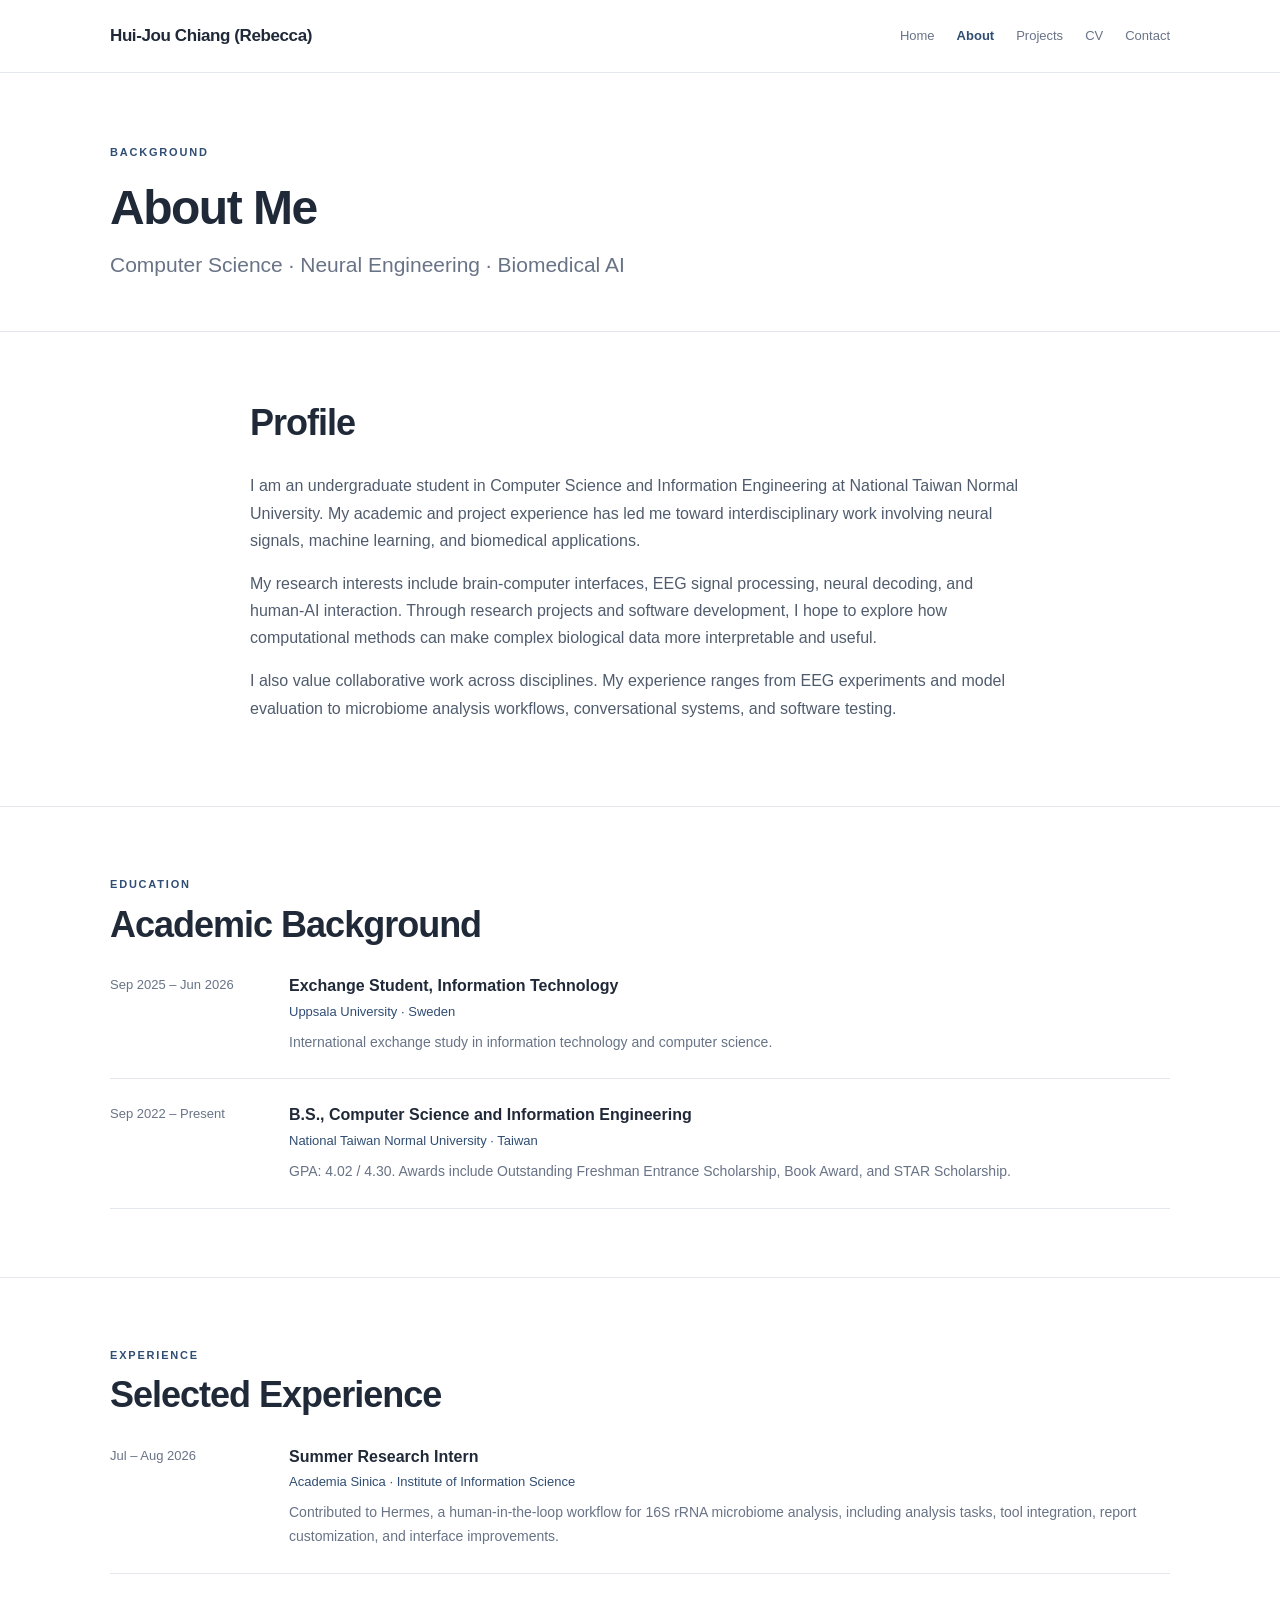
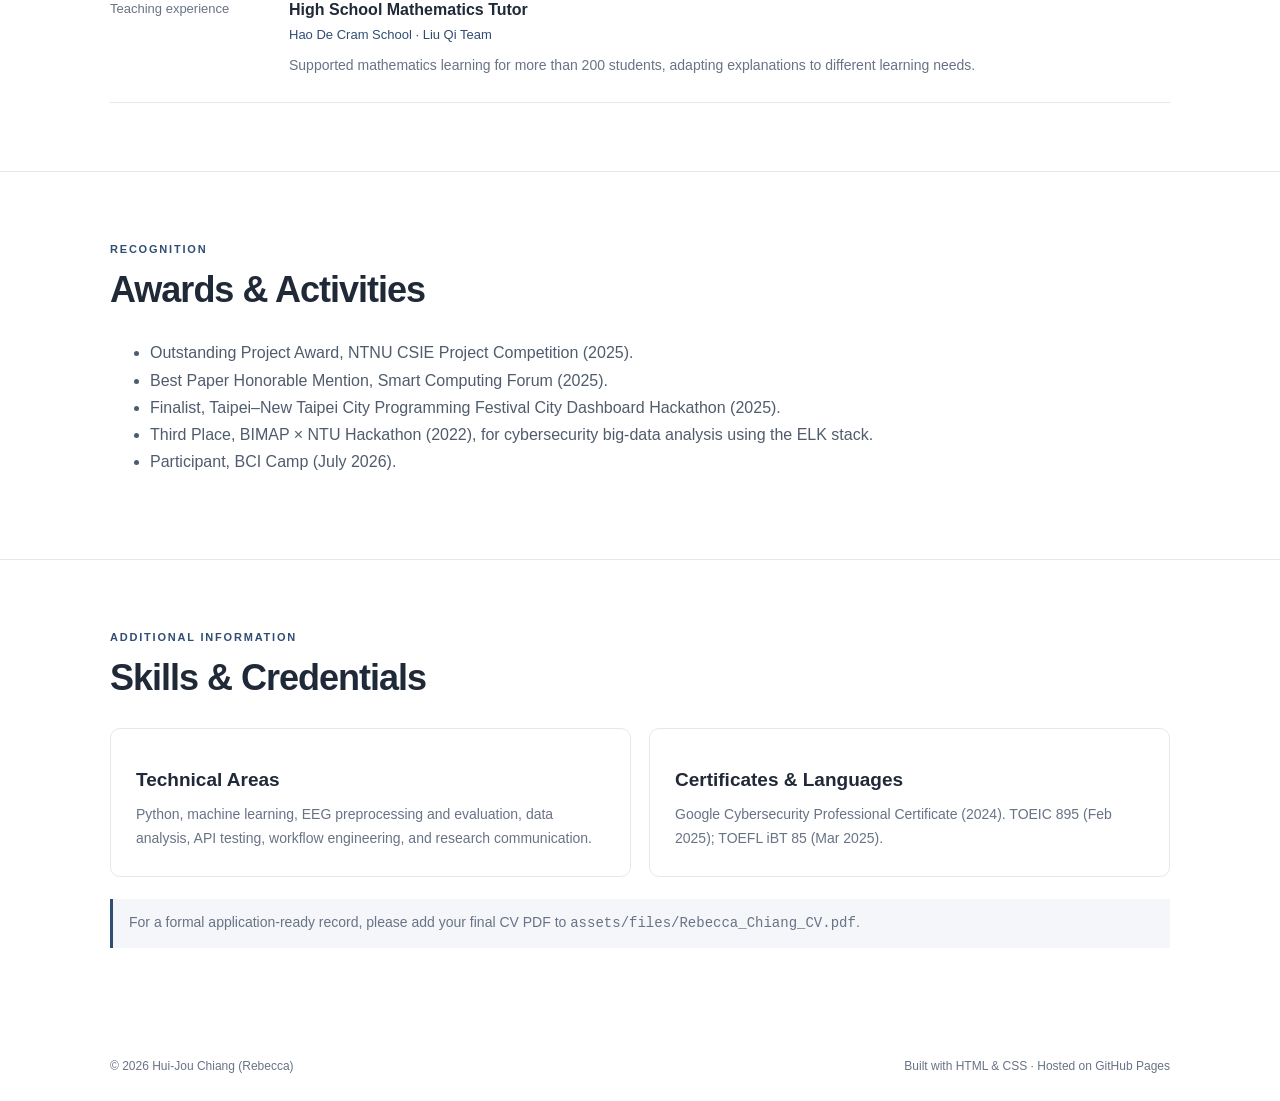
==== about.html @ bd93696c "Add files via upload" ====
<!DOCTYPE html>
<html lang="en">
<head>
  <meta charset="UTF-8">
  <meta name="viewport" content="width=device-width, initial-scale=1.0">
  <meta name="description" content="Education, experience, research interests, awards, and background of Hui-Jou Chiang (Rebecca).">
  <meta name="author" content="Hui-Jou Chiang (Rebecca)">
  <title>About | Hui-Jou Chiang (Rebecca)</title>
  <link rel="stylesheet" href="assets/css/style.css">
</head>
<body>

<nav class="navbar">
  <div class="container nav-inner">
    <a class="logo" href="index.html">Hui-Jou Chiang (Rebecca)</a>
    <div class="nav-links">
      <a href="index.html" >Home</a>
      <a href="about.html" aria-current="page">About</a>
      <a href="projects.html" >Projects</a>
      <a href="cv.html" >CV</a>
      <a href="index.html#contact">Contact</a>
    </div>
  </div>
</nav>

<main>

<header class="page-hero container"><div class="eyebrow">Background</div><h1>About Me</h1><p class="hero-subtitle">Computer Science · Neural Engineering · Biomedical AI</p></header>
<section><div class="container content-narrow">
  <h2>Profile</h2>
  <p>I am an undergraduate student in Computer Science and Information Engineering at National Taiwan Normal University. My academic and project experience has led me toward interdisciplinary work involving neural signals, machine learning, and biomedical applications.</p>
  <p>My research interests include brain-computer interfaces, EEG signal processing, neural decoding, and human-AI interaction. Through research projects and software development, I hope to explore how computational methods can make complex biological data more interpretable and useful.</p>
  <p>I also value collaborative work across disciplines. My experience ranges from EEG experiments and model evaluation to microbiome analysis workflows, conversational systems, and software testing.</p>
</div></section>
<section><div class="container">
  <p class="section-label">Education</p><h2>Academic Background</h2>
  <div class="timeline">
    <div class="timeline-item"><div class="timeline-date">Sep 2025 – Jun 2026</div><div><h3 class="timeline-title">Exchange Student, Information Technology</h3><div class="timeline-place">Uppsala University · Sweden</div><p class="timeline-description">International exchange study in information technology and computer science.</p></div></div>
    <div class="timeline-item"><div class="timeline-date">Sep 2022 – Present</div><div><h3 class="timeline-title">B.S., Computer Science and Information Engineering</h3><div class="timeline-place">National Taiwan Normal University · Taiwan</div><p class="timeline-description">GPA: 4.02 / 4.30. Awards include Outstanding Freshman Entrance Scholarship, Book Award, and STAR Scholarship.</p></div></div>
  </div>
</div></section>
<section><div class="container">
  <p class="section-label">Experience</p><h2>Selected Experience</h2>
  <div class="timeline">
    <div class="timeline-item"><div class="timeline-date">Jul – Aug 2026</div><div><h3 class="timeline-title">Summer Research Intern</h3><div class="timeline-place">Academia Sinica · Institute of Information Science</div><p class="timeline-description">Contributed to Hermes, a human-in-the-loop workflow for 16S rRNA microbiome analysis, including analysis tasks, tool integration, report customization, and interface improvements.</p></div></div>
    <div class="timeline-item"><div class="timeline-date">Teaching experience</div><div><h3 class="timeline-title">High School Mathematics Tutor</h3><div class="timeline-place">Hao De Cram School · Liu Qi Team</div><p class="timeline-description">Supported mathematics learning for more than 200 students, adapting explanations to different learning needs.</p></div></div>
  </div>
</div></section>
<section><div class="container">
  <p class="section-label">Recognition</p><h2>Awards &amp; Activities</h2>
  <div class="content-narrow"><ul>
    <li>Outstanding Project Award, NTNU CSIE Project Competition (2025).</li>
    <li>Best Paper Honorable Mention, Smart Computing Forum (2025).</li>
    <li>Finalist, Taipei–New Taipei City Programming Festival City Dashboard Hackathon (2025).</li>
    <li>Third Place, BIMAP × NTU Hackathon (2022), for cybersecurity big-data analysis using the ELK stack.</li>
    <li>Participant, BCI Camp (July 2026).</li>
  </ul></div>
</div></section>
<section><div class="container">
  <p class="section-label">Additional Information</p><h2>Skills &amp; Credentials</h2>
  <div class="project-grid">
    <article class="project-card"><h3>Technical Areas</h3><p>Python, machine learning, EEG preprocessing and evaluation, data analysis, API testing, workflow engineering, and research communication.</p></article>
    <article class="project-card"><h3>Certificates &amp; Languages</h3><p>Google Cybersecurity Professional Certificate (2024). TOEIC 895 (Feb 2025); TOEFL iBT 85 (Mar 2025).</p></article>
  </div>
  <p class="notice" style="margin-top:22px">For a formal application-ready record, please add your final CV PDF to <code>assets/files/Rebecca_Chiang_CV.pdf</code>.</p>
</div></section>

</main>
<footer><div class="container footer-inner"><span>© 2026 Hui-Jou Chiang (Rebecca)</span><span>Built with HTML &amp; CSS · Hosted on GitHub Pages</span></div></footer>
</body>
</html>
---- assets/css/style.css ----
:root {
    --background: #ffffff;
    --surface: #f4f6f9;
    --text: #202938;
    --muted: #687386;
    --accent: #304d73;
    --border: #e4e8ee;
    --max-width: 1060px;
}
* { box-sizing: border-box; }
html { scroll-behavior: smooth; scroll-padding-top: 90px; }
body {
    margin: 0; background: var(--background); color: var(--text);
    font-family: -apple-system, BlinkMacSystemFont, "Segoe UI", Roboto,
                 "Helvetica Neue", Arial, sans-serif;
    line-height: 1.7; -webkit-font-smoothing: antialiased;
}
a { color: inherit; text-decoration: none; }
a:focus-visible { outline: 2px solid var(--accent); outline-offset: 4px; }
.container { width: min(var(--max-width), calc(100% - 48px)); margin: 0 auto; }
.navbar {
    position: sticky; top: 0; z-index: 10;
    background: rgba(255,255,255,.94); border-bottom: 1px solid var(--border);
    backdrop-filter: blur(12px);
}
.nav-inner {
    min-height: 72px; display: flex; align-items: center;
    justify-content: space-between; gap: 24px;
}
.logo { font-size: 17px; font-weight: 700; letter-spacing: -.4px; white-space: nowrap; }
.nav-links { display: flex; align-items: center; gap: 22px; font-size: 13px; color: var(--muted); }
.nav-links a:hover, .nav-links a[aria-current="page"] { color: var(--accent); }
.nav-links a[aria-current="page"] { font-weight: 700; }
.hero { padding: 100px 0 84px; }
.eyebrow, .section-label, .project-type {
    color: var(--accent); font-size: 11px; font-weight: 700;
    letter-spacing: 1.8px; text-transform: uppercase;
}
h1 { margin: 18px 0 12px; font-size: clamp(36px, 6vw, 62px); line-height: 1.15; letter-spacing: -2px; }
.hero-subtitle { margin: 0; color: var(--muted); font-size: clamp(16px, 2.5vw, 21px); }
.hero-description { max-width: 690px; margin-top: 24px; color: #505c6d; font-size: 16px; }
.hero-actions { display: flex; flex-wrap: wrap; gap: 12px; margin-top: 30px; }
.button {
    display: inline-flex; align-items: center; justify-content: center;
    min-height: 44px; padding: 10px 19px; border: 1px solid var(--accent);
    border-radius: 6px; font-size: 14px; font-weight: 600;
    transition: background .2s, color .2s;
}
.button-primary { background: var(--accent); color: white; }
.button-primary:hover { background: #203955; }
.button-secondary { color: var(--accent); }
.button-secondary:hover { background: var(--surface); }
section { padding: 68px 0; border-top: 1px solid var(--border); }
.section-label { margin: 0 0 8px; }
h2 { margin: 0 0 26px; font-size: clamp(28px, 4vw, 36px); line-height: 1.3; letter-spacing: -1px; }
h3 { margin: 12px 0 10px; font-size: 19px; line-height: 1.45; }
p { margin-top: 0; }
.section-description { max-width: 740px; margin-top: -10px; margin-bottom: 28px; color: var(--muted); }
.interest-list, .project-tags, .inline-links { display: flex; flex-wrap: wrap; gap: 10px; }
.interest { padding: 8px 13px; border: 1px solid var(--border); border-radius: 6px; background: var(--surface); color: #39475b; font-size: 13px; }
.project-grid { display: grid; grid-template-columns: repeat(2, minmax(0, 1fr)); gap: 18px; }
.project-card { display: flex; flex-direction: column; align-items: flex-start; padding: 25px; border: 1px solid var(--border); border-radius: 10px; background: white; transition: border-color .2s, transform .2s; }
.project-card:hover { border-color: #aab9cb; transform: translateY(-3px); }
.project-card p { margin: 0; color: var(--muted); font-size: 14px; }
.project-tags { gap: 7px; margin-top: 18px; }
.project-tags span { color: #58667a; font-size: 11px; }
.card-link { margin-top: auto; padding-top: 20px; color: var(--accent); font-size: 13px; font-weight: 700; }
.timeline { display: grid; gap: 0; }
.timeline-item { display: grid; grid-template-columns: 155px minmax(0, 1fr); gap: 24px; padding: 24px 0; border-bottom: 1px solid var(--border); }
.timeline-item:first-child { padding-top: 0; }
.timeline-date { color: var(--muted); font-size: 13px; }
.timeline-title { margin: 0; font-size: 16px; }
.timeline-place { margin-top: 3px; color: var(--accent); font-size: 13px; }
.timeline-description { margin: 8px 0 0; color: var(--muted); font-size: 14px; }
.contact-panel { padding: 34px; border-radius: 10px; background: var(--surface); }
.contact-panel h2 { margin-bottom: 12px; }
.contact-panel p { max-width: 620px; color: var(--muted); }
.contact-links { display: flex; flex-wrap: wrap; gap: 12px 22px; margin-top: 22px; color: var(--accent); font-size: 14px; font-weight: 600; }
.contact-links a:hover, .text-link:hover { text-decoration: underline; text-underline-offset: 4px; }
.page-hero { padding: 70px 0 48px; }
.page-hero h1 { font-size: clamp(34px, 5vw, 48px); letter-spacing: -1.5px; }
.content-narrow { max-width: 780px; }
.content-narrow p, .content-narrow li { color: #505c6d; }
.detail-section { padding: 34px 0; border-top: 1px solid var(--border); }
.detail-section h2 { font-size: 24px; margin-bottom: 14px; }
.detail-section h3 { font-size: 17px; }
.detail-section ul { padding-left: 22px; }
.detail-section li { margin: 7px 0; }
.meta-line { color: var(--muted); font-size: 13px; margin: 0 0 20px; }
.tag-row { display: flex; flex-wrap: wrap; gap: 8px; margin: 18px 0; }
.tag-row span { background: var(--surface); border: 1px solid var(--border); border-radius: 5px; padding: 5px 9px; font-size: 12px; color: #58667a; }
.notice { border-left: 3px solid var(--accent); padding: 12px 16px; background: var(--surface); color: var(--muted); font-size: 14px; }
footer { padding: 26px 0; color: var(--muted); font-size: 12px; }
.footer-inner { display: flex; justify-content: space-between; gap: 16px; }
.back-link { display: inline-block; margin-top: 26px; color: var(--accent); font-size: 14px; font-weight: 600; }
.text-link { color: var(--accent); text-decoration: underline; text-underline-offset: 3px; }
@media (max-width: 800px) {
    .nav-inner { align-items: flex-start; flex-direction: column; justify-content: center; gap: 8px; padding: 14px 0; }
    .nav-links { width: 100%; flex-wrap: wrap; gap: 8px 17px; }
}
@media (max-width: 700px) {
    .container { width: calc(100% - 36px); }
    .hero { padding: 74px 0 62px; }
    h1 { letter-spacing: -1.2px; overflow-wrap: anywhere; }
    section { padding: 54px 0; }
    .project-grid { grid-template-columns: 1fr; }
    .timeline-item { grid-template-columns: 1fr; gap: 5px; }
    .contact-panel { padding: 24px; }
    .footer-inner { flex-direction: column; gap: 4px; }
}
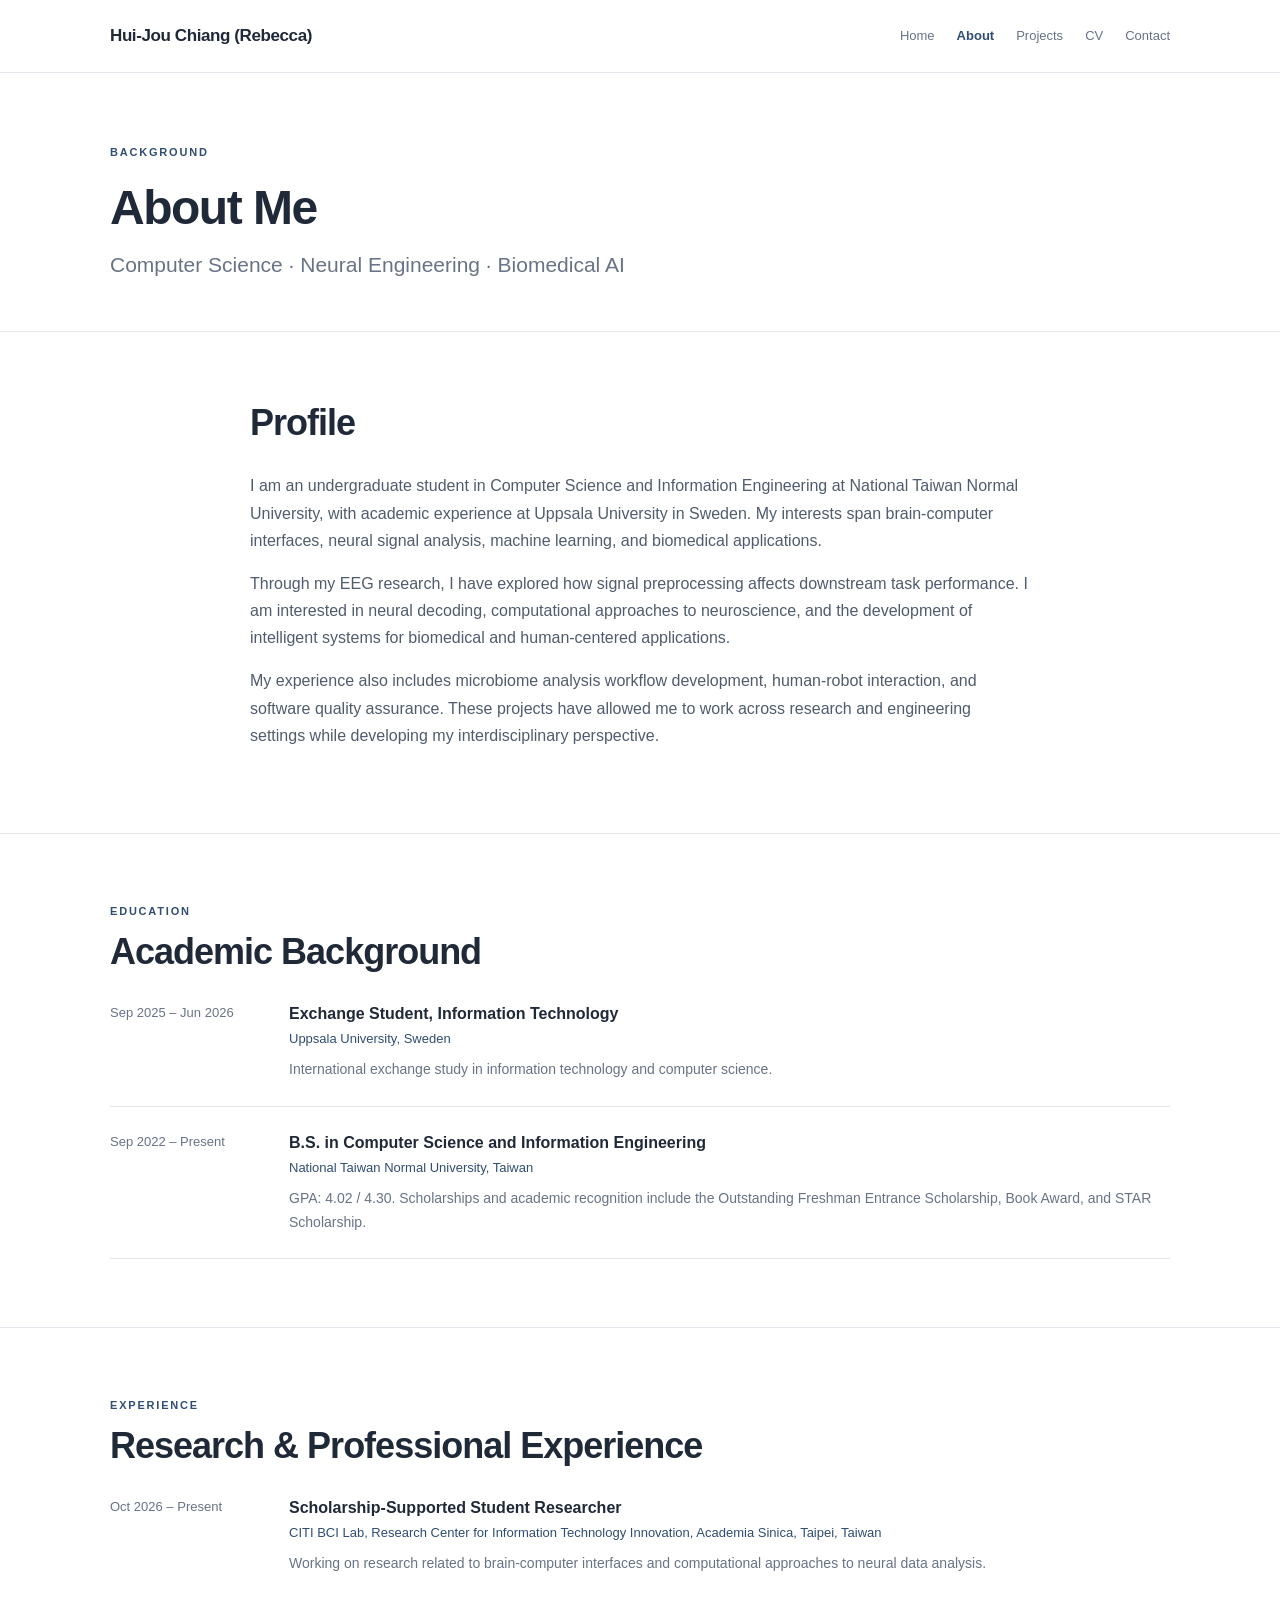
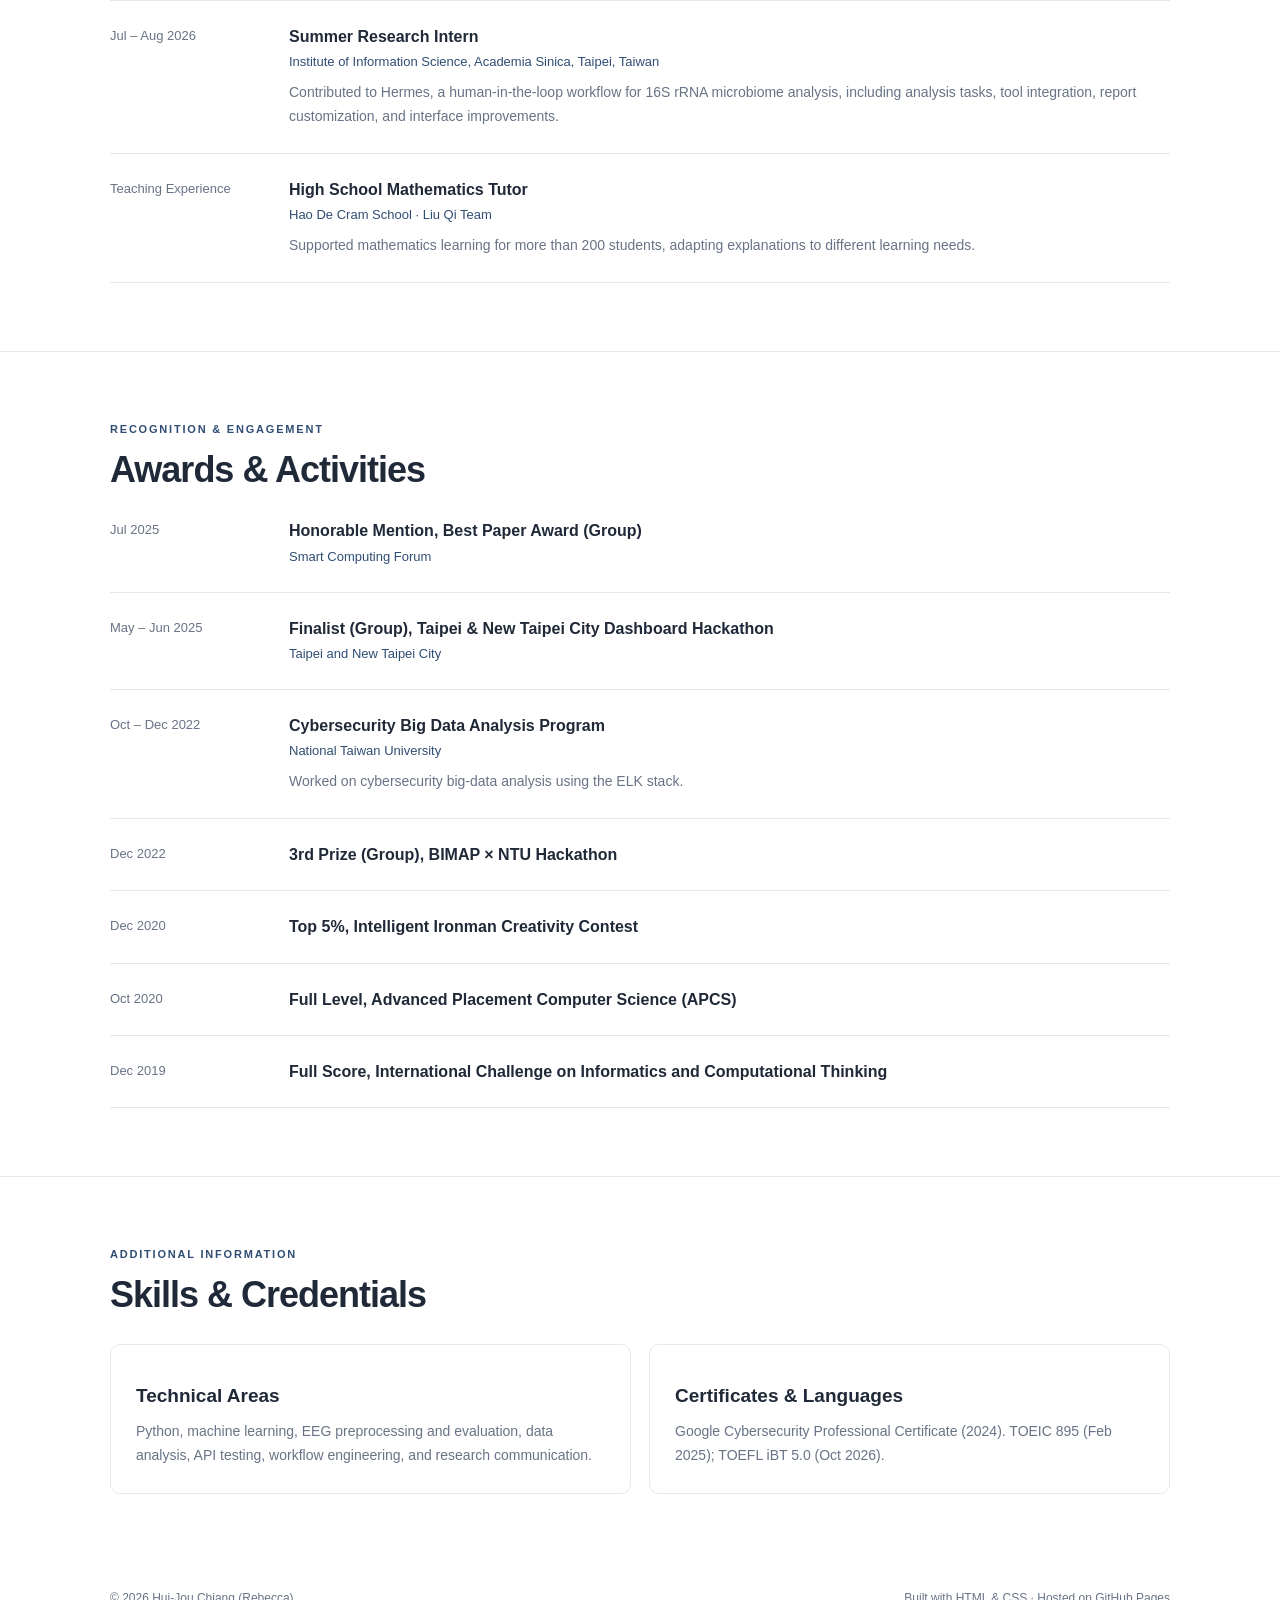
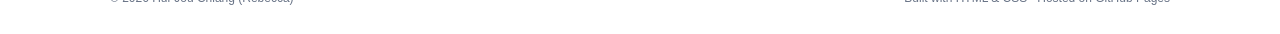
==== commit 213ccdd2: "Revise meta description and restructure content Updated the description meta tag and modified the co" ====
--- a/about.html
+++ b/about.html
@@ -3,7 +3,7 @@
 <head>
   <meta charset="UTF-8">
   <meta name="viewport" content="width=device-width, initial-scale=1.0">
-  <meta name="description" content="Education, experience, research interests, awards, and background of Hui-Jou Chiang (Rebecca).">
+  <meta name="description" content="Education, research experience, awards, activities, and background of Hui-Jou Chiang (Rebecca).">
   <meta name="author" content="Hui-Jou Chiang (Rebecca)">
   <title>About | Hui-Jou Chiang (Rebecca)</title>
   <link rel="stylesheet" href="assets/css/style.css">
@@ -14,10 +14,10 @@
   <div class="container nav-inner">
     <a class="logo" href="index.html">Hui-Jou Chiang (Rebecca)</a>
     <div class="nav-links">
-      <a href="index.html" >Home</a>
+      <a href="index.html">Home</a>
       <a href="about.html" aria-current="page">About</a>
-      <a href="projects.html" >Projects</a>
-      <a href="cv.html" >CV</a>
+      <a href="projects.html">Projects</a>
+      <a href="cv.html">CV</a>
       <a href="index.html#contact">Contact</a>
     </div>
   </div>
@@ -25,47 +25,275 @@
 
 <main>
 
-<header class="page-hero container"><div class="eyebrow">Background</div><h1>About Me</h1><p class="hero-subtitle">Computer Science · Neural Engineering · Biomedical AI</p></header>
-<section><div class="container content-narrow">
-  <h2>Profile</h2>
-  <p>I am an undergraduate student in Computer Science and Information Engineering at National Taiwan Normal University. My academic and project experience has led me toward interdisciplinary work involving neural signals, machine learning, and biomedical applications.</p>
-  <p>My research interests include brain-computer interfaces, EEG signal processing, neural decoding, and human-AI interaction. Through research projects and software development, I hope to explore how computational methods can make complex biological data more interpretable and useful.</p>
-  <p>I also value collaborative work across disciplines. My experience ranges from EEG experiments and model evaluation to microbiome analysis workflows, conversational systems, and software testing.</p>
-</div></section>
-<section><div class="container">
-  <p class="section-label">Education</p><h2>Academic Background</h2>
-  <div class="timeline">
-    <div class="timeline-item"><div class="timeline-date">Sep 2025 – Jun 2026</div><div><h3 class="timeline-title">Exchange Student, Information Technology</h3><div class="timeline-place">Uppsala University · Sweden</div><p class="timeline-description">International exchange study in information technology and computer science.</p></div></div>
-    <div class="timeline-item"><div class="timeline-date">Sep 2022 – Present</div><div><h3 class="timeline-title">B.S., Computer Science and Information Engineering</h3><div class="timeline-place">National Taiwan Normal University · Taiwan</div><p class="timeline-description">GPA: 4.02 / 4.30. Awards include Outstanding Freshman Entrance Scholarship, Book Award, and STAR Scholarship.</p></div></div>
+  <!-- Page Header -->
+  <header class="page-hero container">
+    <div class="eyebrow">Background</div>
+    <h1>About Me</h1>
+    <p class="hero-subtitle">
+      Computer Science · Neural Engineering · Biomedical AI
+    </p>
+  </header>
+
+  <!-- Profile -->
+  <section>
+    <div class="container content-narrow">
+      <h2>Profile</h2>
+
+      <p>
+        I am an undergraduate student in Computer Science and Information
+        Engineering at National Taiwan Normal University, with academic
+        experience at Uppsala University in Sweden. My interests span
+        brain-computer interfaces, neural signal analysis, machine learning,
+        and biomedical applications.
+      </p>
+
+      <p>
+        Through my EEG research, I have explored how signal preprocessing
+        affects downstream task performance. I am interested in neural
+        decoding, computational approaches to neuroscience, and the
+        development of intelligent systems for biomedical and
+        human-centered applications.
+      </p>
+
+      <p>
+        My experience also includes microbiome analysis workflow development,
+        human-robot interaction, and software quality assurance. These
+        projects have allowed me to work across research and engineering
+        settings while developing my interdisciplinary perspective.
+      </p>
+    </div>
+  </section>
+
+  <!-- Education -->
+  <section>
+    <div class="container">
+      <p class="section-label">Education</p>
+      <h2>Academic Background</h2>
+
+      <div class="timeline">
+
+        <div class="timeline-item">
+          <div class="timeline-date">Sep 2025 – Jun 2026</div>
+          <div>
+            <h3 class="timeline-title">
+              Exchange Student, Information Technology
+            </h3>
+            <div class="timeline-place">
+              Uppsala University, Sweden
+            </div>
+            <p class="timeline-description">
+              International exchange study in information technology
+              and computer science.
+            </p>
+          </div>
+        </div>
+
+        <div class="timeline-item">
+          <div class="timeline-date">Sep 2022 – Present</div>
+          <div>
+            <h3 class="timeline-title">
+              B.S. in Computer Science and Information Engineering
+            </h3>
+            <div class="timeline-place">
+              National Taiwan Normal University, Taiwan
+            </div>
+            <p class="timeline-description">
+              GPA: 4.02 / 4.30. Scholarships and academic recognition
+              include the Outstanding Freshman Entrance Scholarship,
+              Book Award, and STAR Scholarship.
+            </p>
+          </div>
+        </div>
+
+      </div>
+    </div>
+  </section>
+
+  <!-- Experience -->
+  <section>
+    <div class="container">
+      <p class="section-label">Experience</p>
+      <h2>Research &amp; Professional Experience</h2>
+
+      <div class="timeline">
+
+        <div class="timeline-item">
+          <div class="timeline-date">Oct 2026 – Present</div>
+          <div>
+            <h3 class="timeline-title">
+              Scholarship-Supported Student Researcher
+            </h3>
+            <div class="timeline-place">
+              CITI BCI Lab, Research Center for Information Technology
+              Innovation, Academia Sinica, Taipei, Taiwan
+            </div>
+            <p class="timeline-description">
+              Working on research related to brain-computer interfaces
+              and computational approaches to neural data analysis.
+            </p>
+          </div>
+        </div>
+
+        <div class="timeline-item">
+          <div class="timeline-date">Jul – Aug 2026</div>
+          <div>
+            <h3 class="timeline-title">Summer Research Intern</h3>
+            <div class="timeline-place">
+              Institute of Information Science, Academia Sinica,
+              Taipei, Taiwan
+            </div>
+            <p class="timeline-description">
+              Contributed to Hermes, a human-in-the-loop workflow for
+              16S rRNA microbiome analysis, including analysis tasks,
+              tool integration, report customization, and interface
+              improvements.
+            </p>
+          </div>
+        </div>
+
+        <div class="timeline-item">
+          <div class="timeline-date">Teaching Experience</div>
+          <div>
+            <h3 class="timeline-title">High School Mathematics Tutor</h3>
+            <div class="timeline-place">
+              Hao De Cram School · Liu Qi Team
+            </div>
+            <p class="timeline-description">
+              Supported mathematics learning for more than 200 students,
+              adapting explanations to different learning needs.
+            </p>
+          </div>
+        </div>
+
+      </div>
+    </div>
+  </section>
+
+  <!-- Awards & Activities -->
+  <section>
+    <div class="container">
+      <p class="section-label">Recognition &amp; Engagement</p>
+      <h2>Awards &amp; Activities</h2>
+
+      <div class="timeline">
+
+        <div class="timeline-item">
+          <div class="timeline-date">Jul 2025</div>
+          <div>
+            <h3 class="timeline-title">
+              Honorable Mention, Best Paper Award (Group)
+            </h3>
+            <div class="timeline-place">
+              Smart Computing Forum
+            </div>
+          </div>
+        </div>
+
+        <div class="timeline-item">
+          <div class="timeline-date">May – Jun 2025</div>
+          <div>
+            <h3 class="timeline-title">
+              Finalist (Group), Taipei &amp; New Taipei City Dashboard Hackathon
+            </h3>
+            <div class="timeline-place">
+              Taipei and New Taipei City
+            </div>
+          </div>
+        </div>
+
+        <div class="timeline-item">
+          <div class="timeline-date">Oct – Dec 2022</div>
+          <div>
+            <h3 class="timeline-title">
+              Cybersecurity Big Data Analysis Program
+            </h3>
+            <div class="timeline-place">
+              National Taiwan University
+            </div>
+            <p class="timeline-description">
+              Worked on cybersecurity big-data analysis using the ELK stack.
+            </p>
+          </div>
+        </div>
+
+        <div class="timeline-item">
+          <div class="timeline-date">Dec 2022</div>
+          <div>
+            <h3 class="timeline-title">
+              3rd Prize (Group), BIMAP × NTU Hackathon
+            </h3>
+          </div>
+        </div>
+
+        <div class="timeline-item">
+          <div class="timeline-date">Dec 2020</div>
+          <div>
+            <h3 class="timeline-title">
+              Top 5%, Intelligent Ironman Creativity Contest
+            </h3>
+          </div>
+        </div>
+
+        <div class="timeline-item">
+          <div class="timeline-date">Oct 2020</div>
+          <div>
+            <h3 class="timeline-title">
+              Full Level, Advanced Placement Computer Science (APCS)
+            </h3>
+          </div>
+        </div>
+
+        <div class="timeline-item">
+          <div class="timeline-date">Dec 2019</div>
+          <div>
+            <h3 class="timeline-title">
+              Full Score, International Challenge on Informatics
+              and Computational Thinking
+            </h3>
+          </div>
+        </div>
+
+      </div>
+    </div>
+  </section>
+
+  <!-- Skills & Credentials -->
+  <section>
+    <div class="container">
+      <p class="section-label">Additional Information</p>
+      <h2>Skills &amp; Credentials</h2>
+
+      <div class="project-grid">
+
+        <article class="project-card">
+          <h3>Technical Areas</h3>
+          <p>
+            Python, machine learning, EEG preprocessing and evaluation,
+            data analysis, API testing, workflow engineering,
+            and research communication.
+          </p>
+        </article>
+
+        <article class="project-card">
+          <h3>Certificates &amp; Languages</h3>
+          <p>
+            Google Cybersecurity Professional Certificate (2024).
+            TOEIC 895 (Feb 2025); TOEFL iBT 5.0 (Oct 2026).
+          </p>
+        </article>
+
+      </div>
+    </div>
+  </section>
+
+</main>
+
+<footer>
+  <div class="container footer-inner">
+    <span>© 2026 Hui-Jou Chiang (Rebecca)</span>
+    <span>Built with HTML &amp; CSS · Hosted on GitHub Pages</span>
   </div>
-</div></section>
-<section><div class="container">
-  <p class="section-label">Experience</p><h2>Selected Experience</h2>
-  <div class="timeline">
-    <div class="timeline-item"><div class="timeline-date">Jul – Aug 2026</div><div><h3 class="timeline-title">Summer Research Intern</h3><div class="timeline-place">Academia Sinica · Institute of Information Science</div><p class="timeline-description">Contributed to Hermes, a human-in-the-loop workflow for 16S rRNA microbiome analysis, including analysis tasks, tool integration, report customization, and interface improvements.</p></div></div>
-    <div class="timeline-item"><div class="timeline-date">Teaching experience</div><div><h3 class="timeline-title">High School Mathematics Tutor</h3><div class="timeline-place">Hao De Cram School · Liu Qi Team</div><p class="timeline-description">Supported mathematics learning for more than 200 students, adapting explanations to different learning needs.</p></div></div>
-  </div>
-</div></section>
-<section><div class="container">
-  <p class="section-label">Recognition</p><h2>Awards &amp; Activities</h2>
-  <div class="content-narrow"><ul>
-    <li>Outstanding Project Award, NTNU CSIE Project Competition (2025).</li>
-    <li>Best Paper Honorable Mention, Smart Computing Forum (2025).</li>
-    <li>Finalist, Taipei–New Taipei City Programming Festival City Dashboard Hackathon (2025).</li>
-    <li>Third Place, BIMAP × NTU Hackathon (2022), for cybersecurity big-data analysis using the ELK stack.</li>
-    <li>Participant, BCI Camp (July 2026).</li>
-  </ul></div>
-</div></section>
-<section><div class="container">
-  <p class="section-label">Additional Information</p><h2>Skills &amp; Credentials</h2>
-  <div class="project-grid">
-    <article class="project-card"><h3>Technical Areas</h3><p>Python, machine learning, EEG preprocessing and evaluation, data analysis, API testing, workflow engineering, and research communication.</p></article>
-    <article class="project-card"><h3>Certificates &amp; Languages</h3><p>Google Cybersecurity Professional Certificate (2024). TOEIC 895 (Feb 2025); TOEFL iBT 85 (Mar 2025).</p></article>
-  </div>
-  <p class="notice" style="margin-top:22px">For a formal application-ready record, please add your final CV PDF to <code>assets/files/Rebecca_Chiang_CV.pdf</code>.</p>
-</div></section>
-
-</main>
-<footer><div class="container footer-inner"><span>© 2026 Hui-Jou Chiang (Rebecca)</span><span>Built with HTML &amp; CSS · Hosted on GitHub Pages</span></div></footer>
+</footer>
+
 </body>
 </html>
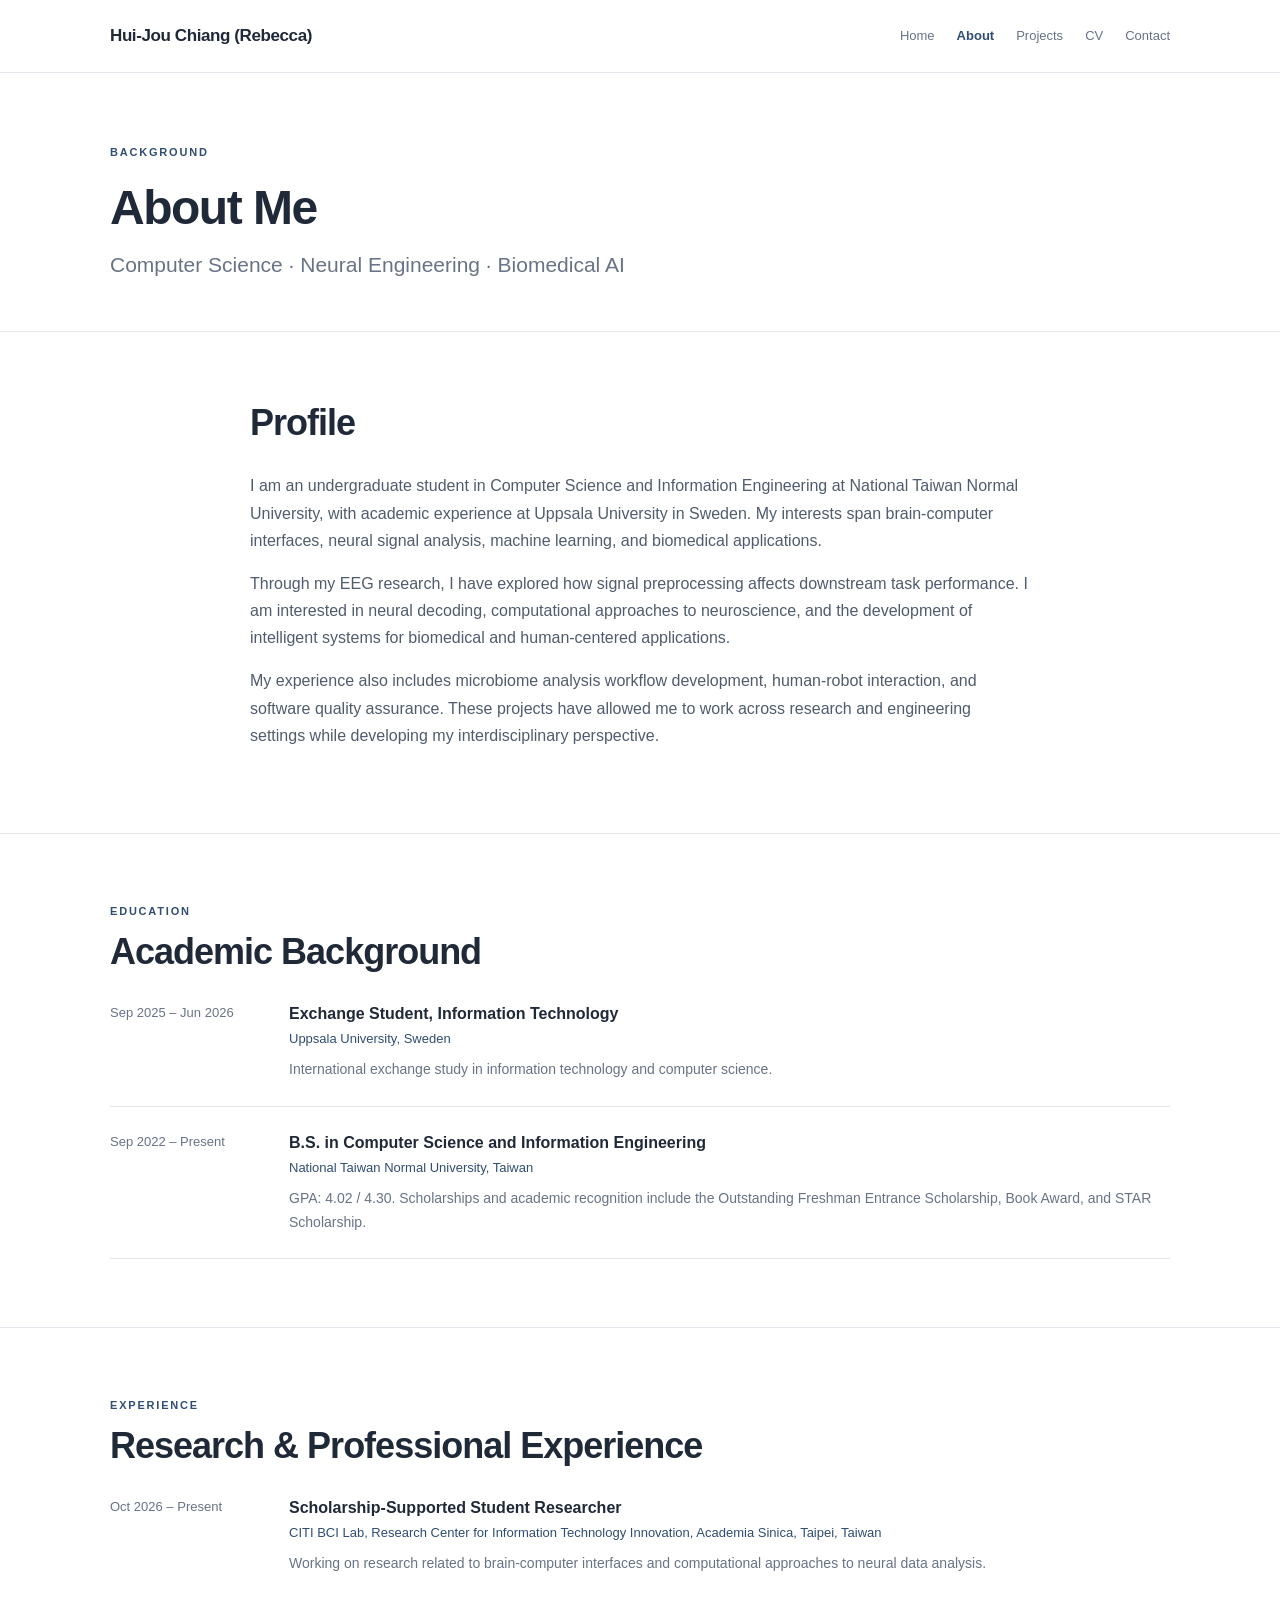
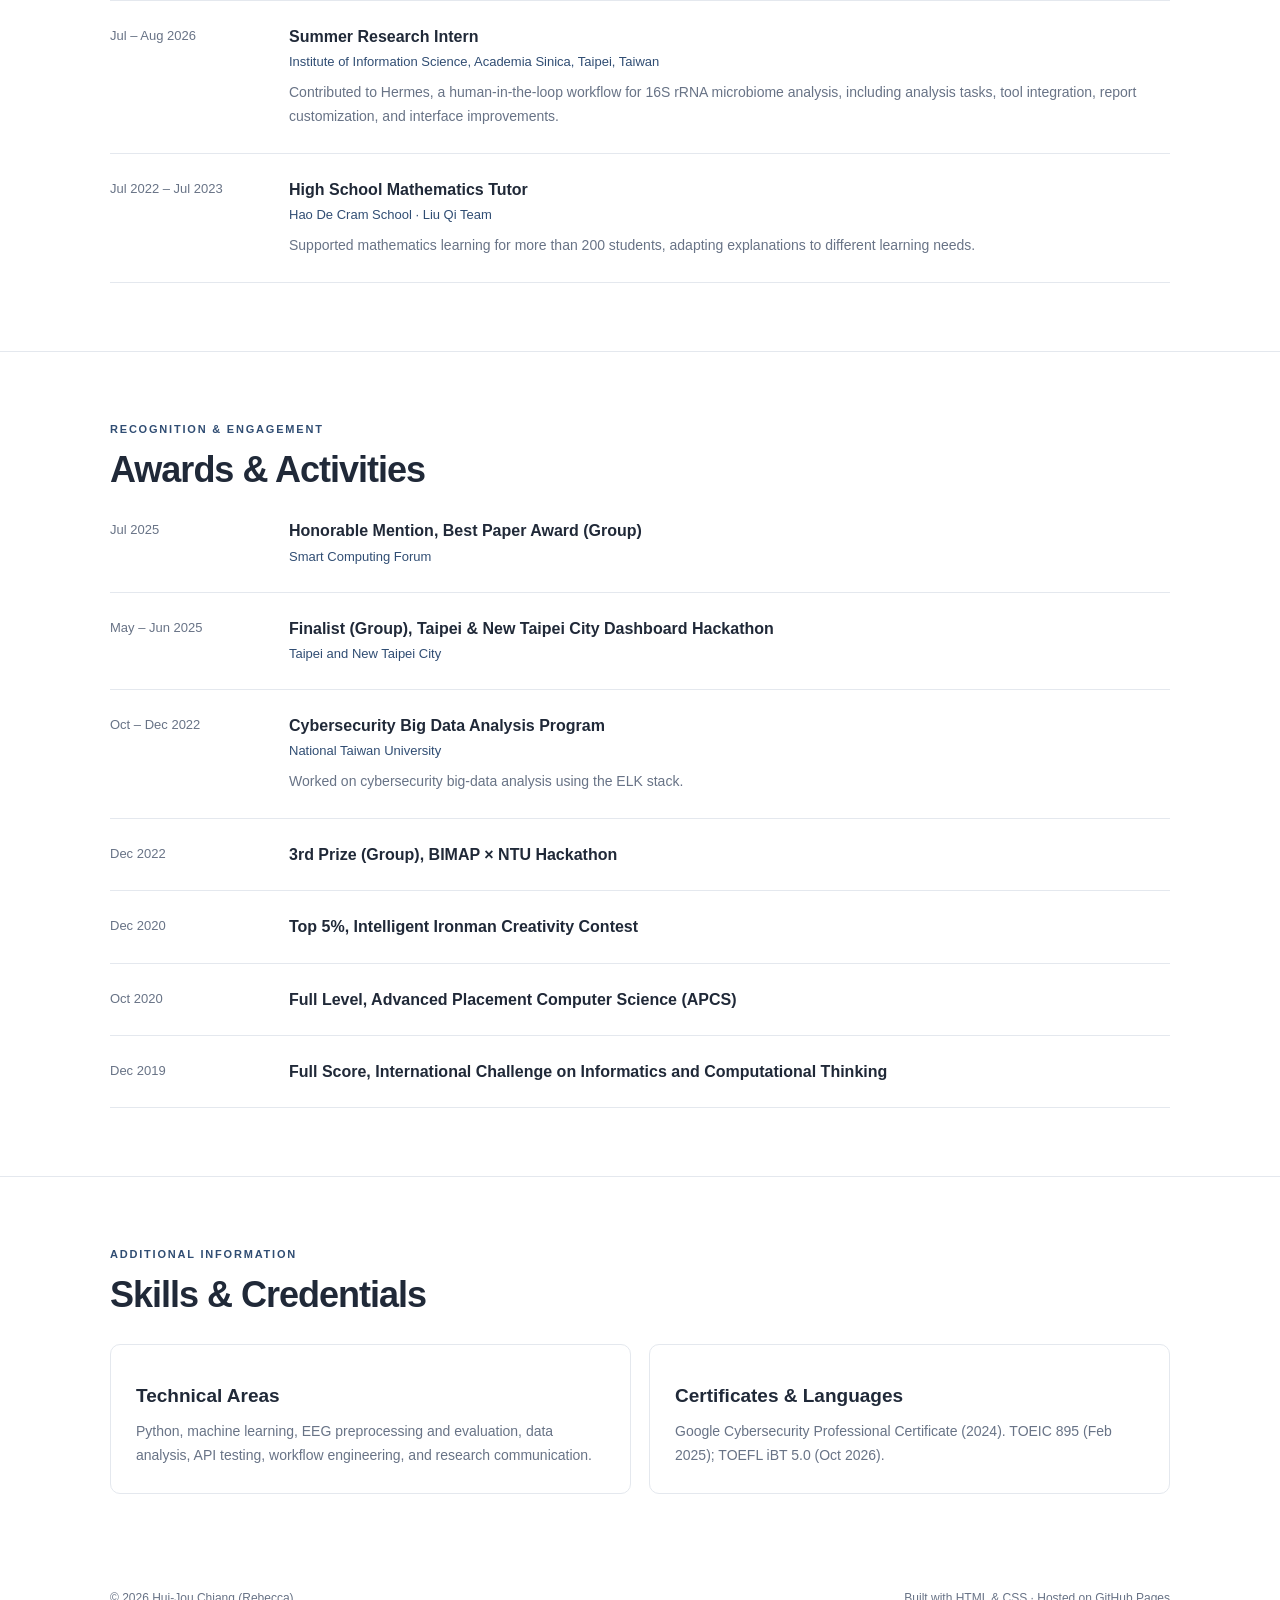
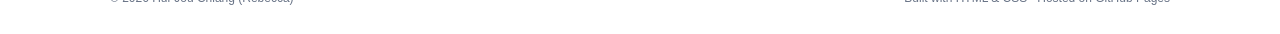
==== commit bfd6399e: "Update teaching experience date in about.html" ====
--- a/about.html
+++ b/about.html
@@ -152,7 +152,7 @@
         </div>
 
         <div class="timeline-item">
-          <div class="timeline-date">Teaching Experience</div>
+          <div class="timeline-date">Jul 2022 – Jul 2023</div>
           <div>
             <h3 class="timeline-title">High School Mathematics Tutor</h3>
             <div class="timeline-place">
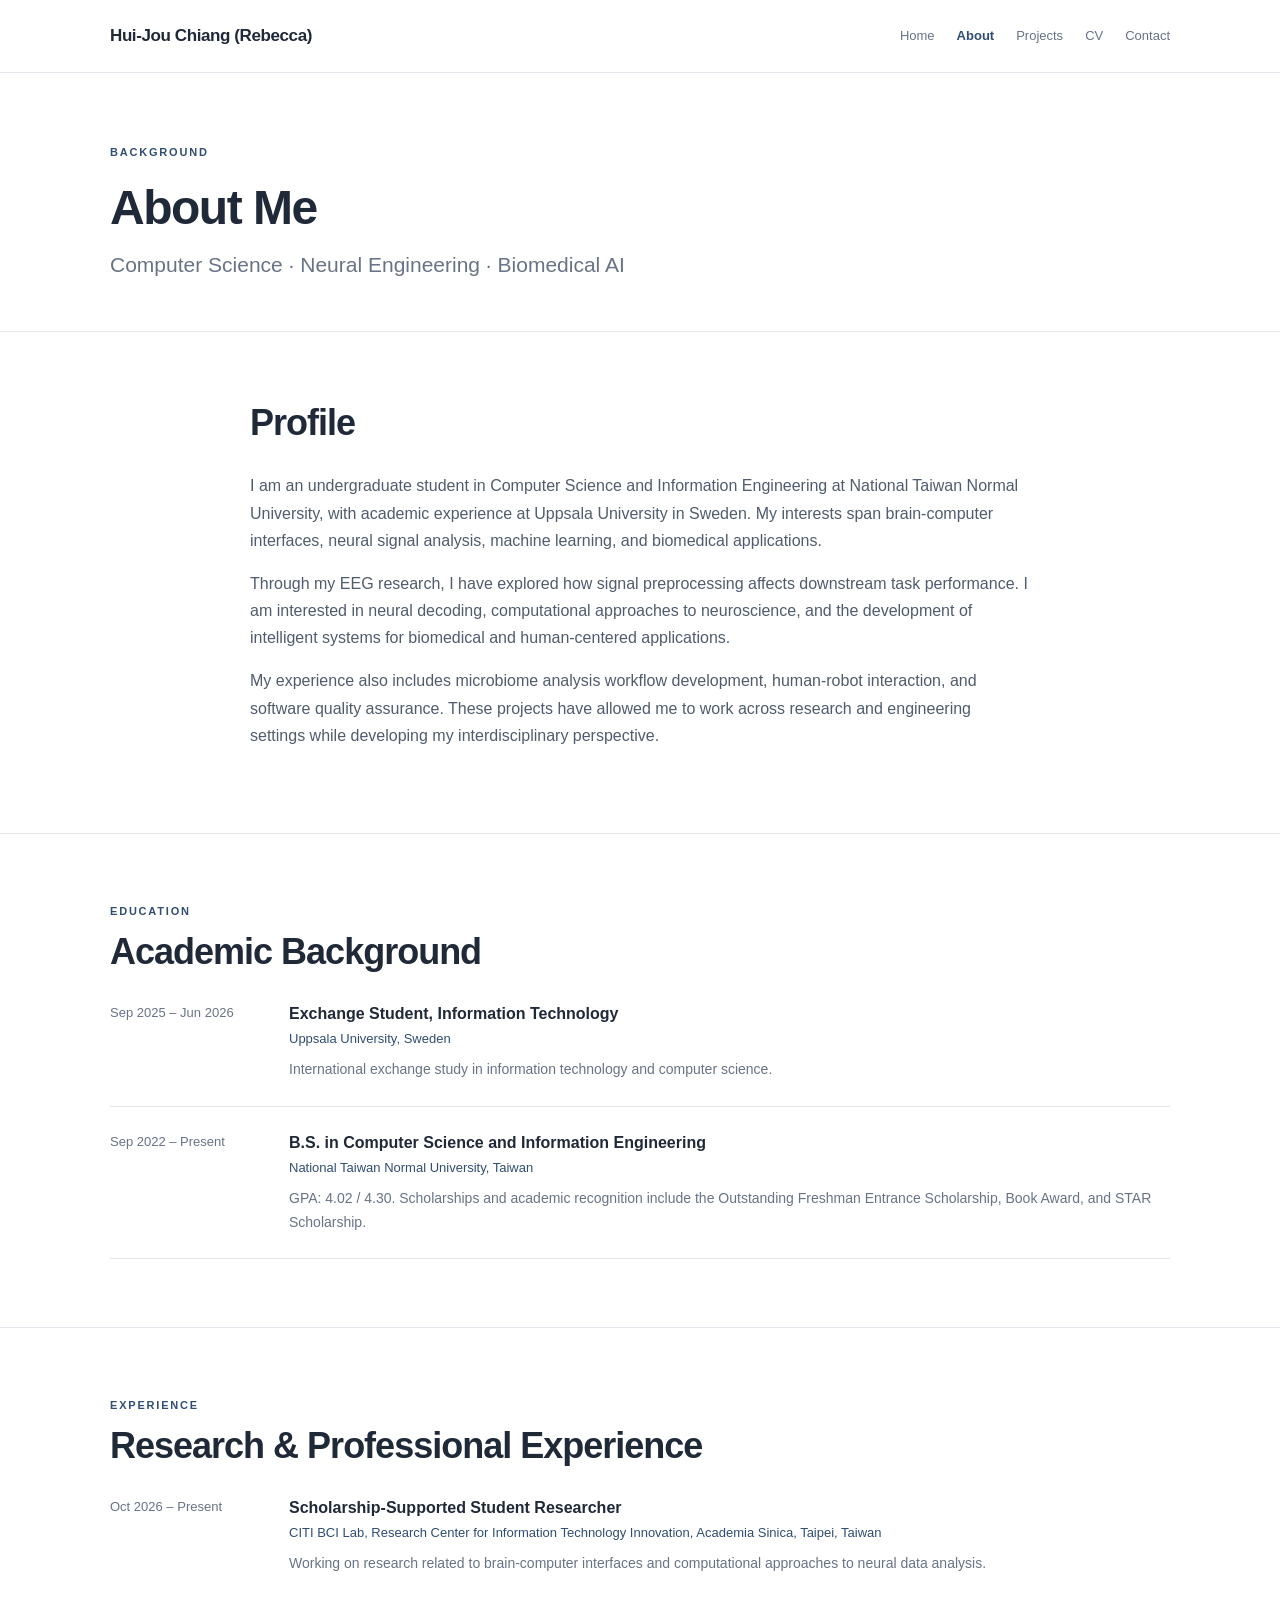
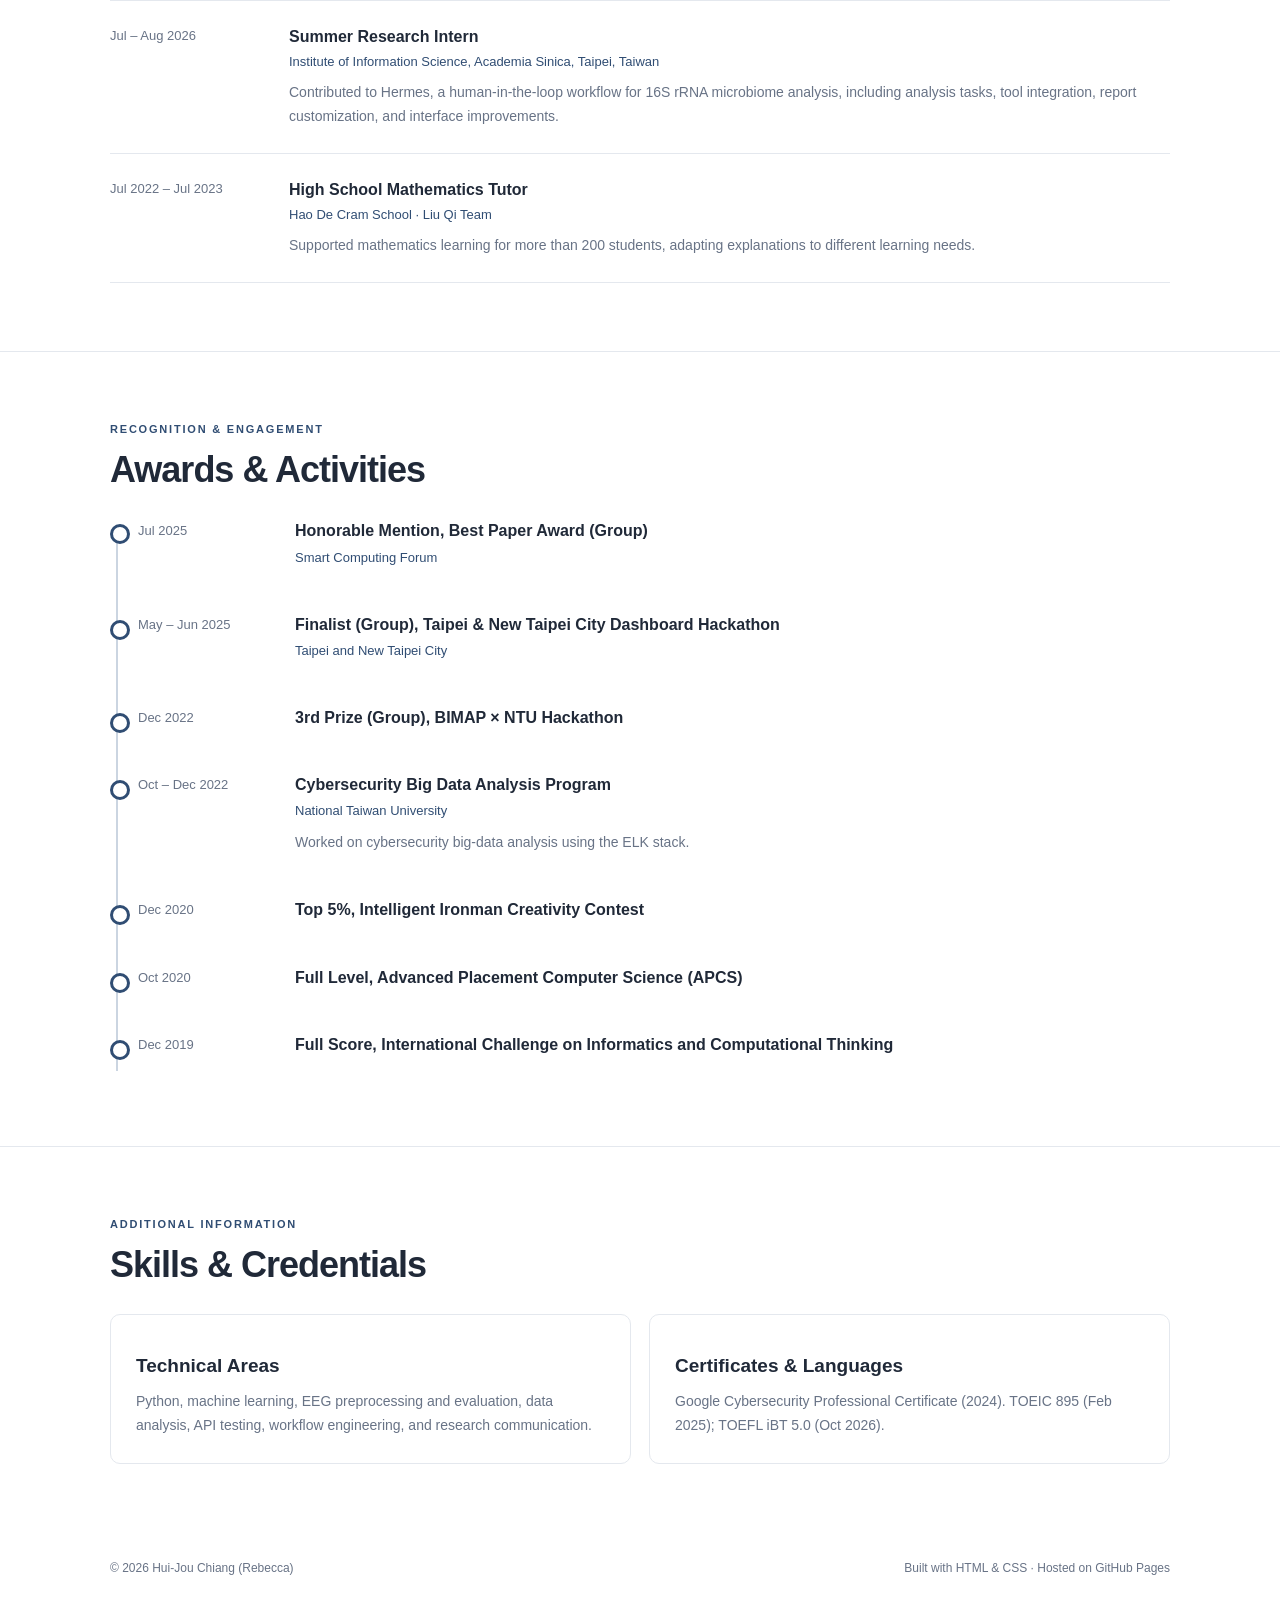
==== commit 94a92216: "Refactor awards timeline structure in about.html Updated the awards section to use a consistent time" ====
--- a/about.html
+++ b/about.html
@@ -1,3 +1,4 @@
+
 <!DOCTYPE html>
 <html lang="en">
 <head>
@@ -175,9 +176,9 @@
       <p class="section-label">Recognition &amp; Engagement</p>
       <h2>Awards &amp; Activities</h2>
 
-      <div class="timeline">
-
-        <div class="timeline-item">
+      <div class="awards-timeline">
+
+        <div class="awards-timeline-item">
           <div class="timeline-date">Jul 2025</div>
           <div>
             <h3 class="timeline-title">
@@ -189,7 +190,7 @@
           </div>
         </div>
 
-        <div class="timeline-item">
+        <div class="awards-timeline-item">
           <div class="timeline-date">May – Jun 2025</div>
           <div>
             <h3 class="timeline-title">
@@ -201,7 +202,16 @@
           </div>
         </div>
 
-        <div class="timeline-item">
+        <div class="awards-timeline-item">
+          <div class="timeline-date">Dec 2022</div>
+          <div>
+            <h3 class="timeline-title">
+              3rd Prize (Group), BIMAP × NTU Hackathon
+            </h3>
+          </div>
+        </div>
+
+        <div class="awards-timeline-item">
           <div class="timeline-date">Oct – Dec 2022</div>
           <div>
             <h3 class="timeline-title">
@@ -216,16 +226,7 @@
           </div>
         </div>
 
-        <div class="timeline-item">
-          <div class="timeline-date">Dec 2022</div>
-          <div>
-            <h3 class="timeline-title">
-              3rd Prize (Group), BIMAP × NTU Hackathon
-            </h3>
-          </div>
-        </div>
-
-        <div class="timeline-item">
+        <div class="awards-timeline-item">
           <div class="timeline-date">Dec 2020</div>
           <div>
             <h3 class="timeline-title">
@@ -234,7 +235,7 @@
           </div>
         </div>
 
-        <div class="timeline-item">
+        <div class="awards-timeline-item">
           <div class="timeline-date">Oct 2020</div>
           <div>
             <h3 class="timeline-title">
@@ -243,7 +244,7 @@
           </div>
         </div>
 
-        <div class="timeline-item">
+        <div class="awards-timeline-item">
           <div class="timeline-date">Dec 2019</div>
           <div>
             <h3 class="timeline-title">
--- a/assets/css/style.css
+++ b/assets/css/style.css
@@ -1,3 +1,4 @@
+
 :root {
     --background: #ffffff;
     --surface: #f4f6f9;
@@ -7,104 +8,566 @@
     --border: #e4e8ee;
     --max-width: 1060px;
 }
-* { box-sizing: border-box; }
-html { scroll-behavior: smooth; scroll-padding-top: 90px; }
+
+* {
+    box-sizing: border-box;
+}
+
+html {
+    scroll-behavior: smooth;
+    scroll-padding-top: 90px;
+}
+
 body {
-    margin: 0; background: var(--background); color: var(--text);
+    margin: 0;
+    background: var(--background);
+    color: var(--text);
     font-family: -apple-system, BlinkMacSystemFont, "Segoe UI", Roboto,
                  "Helvetica Neue", Arial, sans-serif;
-    line-height: 1.7; -webkit-font-smoothing: antialiased;
-}
-a { color: inherit; text-decoration: none; }
-a:focus-visible { outline: 2px solid var(--accent); outline-offset: 4px; }
-.container { width: min(var(--max-width), calc(100% - 48px)); margin: 0 auto; }
+    line-height: 1.7;
+    -webkit-font-smoothing: antialiased;
+}
+
+a {
+    color: inherit;
+    text-decoration: none;
+}
+
+a:focus-visible {
+    outline: 2px solid var(--accent);
+    outline-offset: 4px;
+}
+
+.container {
+    width: min(var(--max-width), calc(100% - 48px));
+    margin: 0 auto;
+}
+
+/* Navigation */
 .navbar {
-    position: sticky; top: 0; z-index: 10;
-    background: rgba(255,255,255,.94); border-bottom: 1px solid var(--border);
+    position: sticky;
+    top: 0;
+    z-index: 10;
+    background: rgba(255, 255, 255, .94);
+    border-bottom: 1px solid var(--border);
     backdrop-filter: blur(12px);
 }
+
 .nav-inner {
-    min-height: 72px; display: flex; align-items: center;
-    justify-content: space-between; gap: 24px;
-}
-.logo { font-size: 17px; font-weight: 700; letter-spacing: -.4px; white-space: nowrap; }
-.nav-links { display: flex; align-items: center; gap: 22px; font-size: 13px; color: var(--muted); }
-.nav-links a:hover, .nav-links a[aria-current="page"] { color: var(--accent); }
-.nav-links a[aria-current="page"] { font-weight: 700; }
-.hero { padding: 100px 0 84px; }
-.eyebrow, .section-label, .project-type {
-    color: var(--accent); font-size: 11px; font-weight: 700;
-    letter-spacing: 1.8px; text-transform: uppercase;
-}
-h1 { margin: 18px 0 12px; font-size: clamp(36px, 6vw, 62px); line-height: 1.15; letter-spacing: -2px; }
-.hero-subtitle { margin: 0; color: var(--muted); font-size: clamp(16px, 2.5vw, 21px); }
-.hero-description { max-width: 690px; margin-top: 24px; color: #505c6d; font-size: 16px; }
-.hero-actions { display: flex; flex-wrap: wrap; gap: 12px; margin-top: 30px; }
+    min-height: 72px;
+    display: flex;
+    align-items: center;
+    justify-content: space-between;
+    gap: 24px;
+}
+
+.logo {
+    font-size: 17px;
+    font-weight: 700;
+    letter-spacing: -.4px;
+    white-space: nowrap;
+}
+
+.nav-links {
+    display: flex;
+    align-items: center;
+    gap: 22px;
+    font-size: 13px;
+    color: var(--muted);
+}
+
+.nav-links a:hover,
+.nav-links a[aria-current="page"] {
+    color: var(--accent);
+}
+
+.nav-links a[aria-current="page"] {
+    font-weight: 700;
+}
+
+/* Hero */
+.hero {
+    padding: 100px 0 84px;
+}
+
+.eyebrow,
+.section-label,
+.project-type {
+    color: var(--accent);
+    font-size: 11px;
+    font-weight: 700;
+    letter-spacing: 1.8px;
+    text-transform: uppercase;
+}
+
+h1 {
+    margin: 18px 0 12px;
+    font-size: clamp(36px, 6vw, 62px);
+    line-height: 1.15;
+    letter-spacing: -2px;
+}
+
+.hero-subtitle {
+    margin: 0;
+    color: var(--muted);
+    font-size: clamp(16px, 2.5vw, 21px);
+}
+
+.hero-description {
+    max-width: 690px;
+    margin-top: 24px;
+    color: #505c6d;
+    font-size: 16px;
+}
+
+.hero-actions {
+    display: flex;
+    flex-wrap: wrap;
+    gap: 12px;
+    margin-top: 30px;
+}
+
+/* Buttons */
 .button {
-    display: inline-flex; align-items: center; justify-content: center;
-    min-height: 44px; padding: 10px 19px; border: 1px solid var(--accent);
-    border-radius: 6px; font-size: 14px; font-weight: 600;
+    display: inline-flex;
+    align-items: center;
+    justify-content: center;
+    min-height: 44px;
+    padding: 10px 19px;
+    border: 1px solid var(--accent);
+    border-radius: 6px;
+    font-size: 14px;
+    font-weight: 600;
     transition: background .2s, color .2s;
 }
-.button-primary { background: var(--accent); color: white; }
-.button-primary:hover { background: #203955; }
-.button-secondary { color: var(--accent); }
-.button-secondary:hover { background: var(--surface); }
-section { padding: 68px 0; border-top: 1px solid var(--border); }
-.section-label { margin: 0 0 8px; }
-h2 { margin: 0 0 26px; font-size: clamp(28px, 4vw, 36px); line-height: 1.3; letter-spacing: -1px; }
-h3 { margin: 12px 0 10px; font-size: 19px; line-height: 1.45; }
-p { margin-top: 0; }
-.section-description { max-width: 740px; margin-top: -10px; margin-bottom: 28px; color: var(--muted); }
-.interest-list, .project-tags, .inline-links { display: flex; flex-wrap: wrap; gap: 10px; }
-.interest { padding: 8px 13px; border: 1px solid var(--border); border-radius: 6px; background: var(--surface); color: #39475b; font-size: 13px; }
-.project-grid { display: grid; grid-template-columns: repeat(2, minmax(0, 1fr)); gap: 18px; }
-.project-card { display: flex; flex-direction: column; align-items: flex-start; padding: 25px; border: 1px solid var(--border); border-radius: 10px; background: white; transition: border-color .2s, transform .2s; }
-.project-card:hover { border-color: #aab9cb; transform: translateY(-3px); }
-.project-card p { margin: 0; color: var(--muted); font-size: 14px; }
-.project-tags { gap: 7px; margin-top: 18px; }
-.project-tags span { color: #58667a; font-size: 11px; }
-.card-link { margin-top: auto; padding-top: 20px; color: var(--accent); font-size: 13px; font-weight: 700; }
-.timeline { display: grid; gap: 0; }
-.timeline-item { display: grid; grid-template-columns: 155px minmax(0, 1fr); gap: 24px; padding: 24px 0; border-bottom: 1px solid var(--border); }
-.timeline-item:first-child { padding-top: 0; }
-.timeline-date { color: var(--muted); font-size: 13px; }
-.timeline-title { margin: 0; font-size: 16px; }
-.timeline-place { margin-top: 3px; color: var(--accent); font-size: 13px; }
-.timeline-description { margin: 8px 0 0; color: var(--muted); font-size: 14px; }
-.contact-panel { padding: 34px; border-radius: 10px; background: var(--surface); }
-.contact-panel h2 { margin-bottom: 12px; }
-.contact-panel p { max-width: 620px; color: var(--muted); }
-.contact-links { display: flex; flex-wrap: wrap; gap: 12px 22px; margin-top: 22px; color: var(--accent); font-size: 14px; font-weight: 600; }
-.contact-links a:hover, .text-link:hover { text-decoration: underline; text-underline-offset: 4px; }
-.page-hero { padding: 70px 0 48px; }
-.page-hero h1 { font-size: clamp(34px, 5vw, 48px); letter-spacing: -1.5px; }
-.content-narrow { max-width: 780px; }
-.content-narrow p, .content-narrow li { color: #505c6d; }
-.detail-section { padding: 34px 0; border-top: 1px solid var(--border); }
-.detail-section h2 { font-size: 24px; margin-bottom: 14px; }
-.detail-section h3 { font-size: 17px; }
-.detail-section ul { padding-left: 22px; }
-.detail-section li { margin: 7px 0; }
-.meta-line { color: var(--muted); font-size: 13px; margin: 0 0 20px; }
-.tag-row { display: flex; flex-wrap: wrap; gap: 8px; margin: 18px 0; }
-.tag-row span { background: var(--surface); border: 1px solid var(--border); border-radius: 5px; padding: 5px 9px; font-size: 12px; color: #58667a; }
-.notice { border-left: 3px solid var(--accent); padding: 12px 16px; background: var(--surface); color: var(--muted); font-size: 14px; }
-footer { padding: 26px 0; color: var(--muted); font-size: 12px; }
-.footer-inner { display: flex; justify-content: space-between; gap: 16px; }
-.back-link { display: inline-block; margin-top: 26px; color: var(--accent); font-size: 14px; font-weight: 600; }
-.text-link { color: var(--accent); text-decoration: underline; text-underline-offset: 3px; }
+
+.button-primary {
+    background: var(--accent);
+    color: white;
+}
+
+.button-primary:hover {
+    background: #203955;
+}
+
+.button-secondary {
+    color: var(--accent);
+}
+
+.button-secondary:hover {
+    background: var(--surface);
+}
+
+/* Sections */
+section {
+    padding: 68px 0;
+    border-top: 1px solid var(--border);
+}
+
+.section-label {
+    margin: 0 0 8px;
+}
+
+h2 {
+    margin: 0 0 26px;
+    font-size: clamp(28px, 4vw, 36px);
+    line-height: 1.3;
+    letter-spacing: -1px;
+}
+
+h3 {
+    margin: 12px 0 10px;
+    font-size: 19px;
+    line-height: 1.45;
+}
+
+p {
+    margin-top: 0;
+}
+
+.section-description {
+    max-width: 740px;
+    margin-top: -10px;
+    margin-bottom: 28px;
+    color: var(--muted);
+}
+
+/* Interests */
+.interest-list,
+.project-tags,
+.inline-links {
+    display: flex;
+    flex-wrap: wrap;
+    gap: 10px;
+}
+
+.interest {
+    padding: 8px 13px;
+    border: 1px solid var(--border);
+    border-radius: 6px;
+    background: var(--surface);
+    color: #39475b;
+    font-size: 13px;
+}
+
+/* Project cards */
+.project-grid {
+    display: grid;
+    grid-template-columns: repeat(2, minmax(0, 1fr));
+    gap: 18px;
+}
+
+.project-card {
+    display: flex;
+    flex-direction: column;
+    align-items: flex-start;
+    padding: 25px;
+    border: 1px solid var(--border);
+    border-radius: 10px;
+    background: white;
+    transition: border-color .2s, transform .2s;
+}
+
+.project-card:hover {
+    border-color: #aab9cb;
+    transform: translateY(-3px);
+}
+
+.project-card p {
+    margin: 0;
+    color: var(--muted);
+    font-size: 14px;
+}
+
+.project-tags {
+    gap: 7px;
+    margin-top: 18px;
+}
+
+.project-tags span {
+    color: #58667a;
+    font-size: 11px;
+}
+
+.card-link {
+    margin-top: auto;
+    padding-top: 20px;
+    color: var(--accent);
+    font-size: 13px;
+    font-weight: 700;
+}
+
+/* Existing timelines: Education and Experience */
+.timeline {
+    display: grid;
+    gap: 0;
+}
+
+.timeline-item {
+    display: grid;
+    grid-template-columns: 155px minmax(0, 1fr);
+    gap: 24px;
+    padding: 24px 0;
+    border-bottom: 1px solid var(--border);
+}
+
+.timeline-item:first-child {
+    padding-top: 0;
+}
+
+.timeline-date {
+    color: var(--muted);
+    font-size: 13px;
+}
+
+.timeline-title {
+    margin: 0;
+    font-size: 16px;
+}
+
+.timeline-place {
+    margin-top: 3px;
+    color: var(--accent);
+    font-size: 13px;
+}
+
+.timeline-description {
+    margin: 8px 0 0;
+    color: var(--muted);
+    font-size: 14px;
+}
+
+/* Awards & Activities: connected vertical timeline */
+.awards-timeline {
+    position: relative;
+    display: flex;
+    flex-direction: column;
+    gap: 0;
+    padding-left: 28px;
+}
+
+/* One continuous vertical line */
+.awards-timeline::before {
+    content: "";
+    position: absolute;
+    left: 6px;
+    top: 7px;
+    bottom: 7px;
+    width: 2px;
+    background: #cbd5e1;
+}
+
+/* Each award is one point on the same timeline */
+.awards-timeline-item {
+    position: relative;
+    display: grid;
+    grid-template-columns: 135px minmax(0, 1fr);
+    gap: 22px;
+    padding: 22px 0;
+}
+
+/* First item aligns with the top of the line */
+.awards-timeline-item:first-child {
+    padding-top: 0;
+}
+
+/* Timeline dots */
+.awards-timeline-item::before {
+    content: "";
+    position: absolute;
+    left: -28px;
+    top: 29px;
+    width: 14px;
+    height: 14px;
+    border: 3px solid var(--accent);
+    border-radius: 50%;
+    background: #ffffff;
+    z-index: 1;
+}
+
+.awards-timeline-item:first-child::before {
+    top: 5px;
+}
+
+.awards-timeline-item .timeline-date {
+    padding-top: 1px;
+}
+
+.awards-timeline-item .timeline-title {
+    margin: 0;
+}
+
+.awards-timeline-item .timeline-place {
+    margin-top: 4px;
+}
+
+.awards-timeline-item .timeline-description {
+    margin-top: 8px;
+}
+
+/* Contact */
+.contact-panel {
+    padding: 34px;
+    border-radius: 10px;
+    background: var(--surface);
+}
+
+.contact-panel h2 {
+    margin-bottom: 12px;
+}
+
+.contact-panel p {
+    max-width: 620px;
+    color: var(--muted);
+}
+
+.contact-links {
+    display: flex;
+    flex-wrap: wrap;
+    gap: 12px 22px;
+    margin-top: 22px;
+    color: var(--accent);
+    font-size: 14px;
+    font-weight: 600;
+}
+
+.contact-links a:hover,
+.text-link:hover {
+    text-decoration: underline;
+    text-underline-offset: 4px;
+}
+
+/* Page headers and content */
+.page-hero {
+    padding: 70px 0 48px;
+}
+
+.page-hero h1 {
+    font-size: clamp(34px, 5vw, 48px);
+    letter-spacing: -1.5px;
+}
+
+.content-narrow {
+    max-width: 780px;
+}
+
+.content-narrow p,
+.content-narrow li {
+    color: #505c6d;
+}
+
+.detail-section {
+    padding: 34px 0;
+    border-top: 1px solid var(--border);
+}
+
+.detail-section h2 {
+    font-size: 24px;
+    margin-bottom: 14px;
+}
+
+.detail-section h3 {
+    font-size: 17px;
+}
+
+.detail-section ul {
+    padding-left: 22px;
+}
+
+.detail-section li {
+    margin: 7px 0;
+}
+
+.meta-line {
+    color: var(--muted);
+    font-size: 13px;
+    margin: 0 0 20px;
+}
+
+.tag-row {
+    display: flex;
+    flex-wrap: wrap;
+    gap: 8px;
+    margin: 18px 0;
+}
+
+.tag-row span {
+    background: var(--surface);
+    border: 1px solid var(--border);
+    border-radius: 5px;
+    padding: 5px 9px;
+    font-size: 12px;
+    color: #58667a;
+}
+
+.notice {
+    border-left: 3px solid var(--accent);
+    padding: 12px 16px;
+    background: var(--surface);
+    color: var(--muted);
+    font-size: 14px;
+}
+
+.back-link {
+    display: inline-block;
+    margin-top: 26px;
+    color: var(--accent);
+    font-size: 14px;
+    font-weight: 600;
+}
+
+.text-link {
+    color: var(--accent);
+    text-decoration: underline;
+    text-underline-offset: 3px;
+}
+
+/* Footer */
+footer {
+    padding: 26px 0;
+    color: var(--muted);
+    font-size: 12px;
+}
+
+.footer-inner {
+    display: flex;
+    justify-content: space-between;
+    gap: 16px;
+}
+
+/* Responsive */
 @media (max-width: 800px) {
-    .nav-inner { align-items: flex-start; flex-direction: column; justify-content: center; gap: 8px; padding: 14px 0; }
-    .nav-links { width: 100%; flex-wrap: wrap; gap: 8px 17px; }
-}
+    .nav-inner {
+        align-items: flex-start;
+        flex-direction: column;
+        justify-content: center;
+        gap: 8px;
+        padding: 14px 0;
+    }
+
+    .nav-links {
+        width: 100%;
+        flex-wrap: wrap;
+        gap: 8px 17px;
+    }
+}
+
 @media (max-width: 700px) {
-    .container { width: calc(100% - 36px); }
-    .hero { padding: 74px 0 62px; }
-    h1 { letter-spacing: -1.2px; overflow-wrap: anywhere; }
-    section { padding: 54px 0; }
-    .project-grid { grid-template-columns: 1fr; }
-    .timeline-item { grid-template-columns: 1fr; gap: 5px; }
-    .contact-panel { padding: 24px; }
-    .footer-inner { flex-direction: column; gap: 4px; }
-}
+    .container {
+        width: calc(100% - 36px);
+    }
+
+    .hero {
+        padding: 74px 0 62px;
+    }
+
+    h1 {
+        letter-spacing: -1.2px;
+        overflow-wrap: anywhere;
+    }
+
+    section {
+        padding: 54px 0;
+    }
+
+    .project-grid {
+        grid-template-columns: 1fr;
+    }
+
+    .timeline-item {
+        grid-template-columns: 1fr;
+        gap: 5px;
+    }
+
+    .awards-timeline {
+        padding-left: 26px;
+    }
+
+    .awards-timeline-item {
+        grid-template-columns: 1fr;
+        gap: 5px;
+        padding: 20px 0;
+    }
+
+    .awards-timeline-item:first-child {
+        padding-top: 0;
+    }
+
+    .awards-timeline-item::before {
+        left: -26px;
+        top: 25px;
+    }
+
+    .awards-timeline-item:first-child::before {
+        top: 5px;
+    }
+
+    .contact-panel {
+        padding: 24px;
+    }
+
+    .footer-inner {
+        flex-direction: column;
+        gap: 4px;
+    }
+}
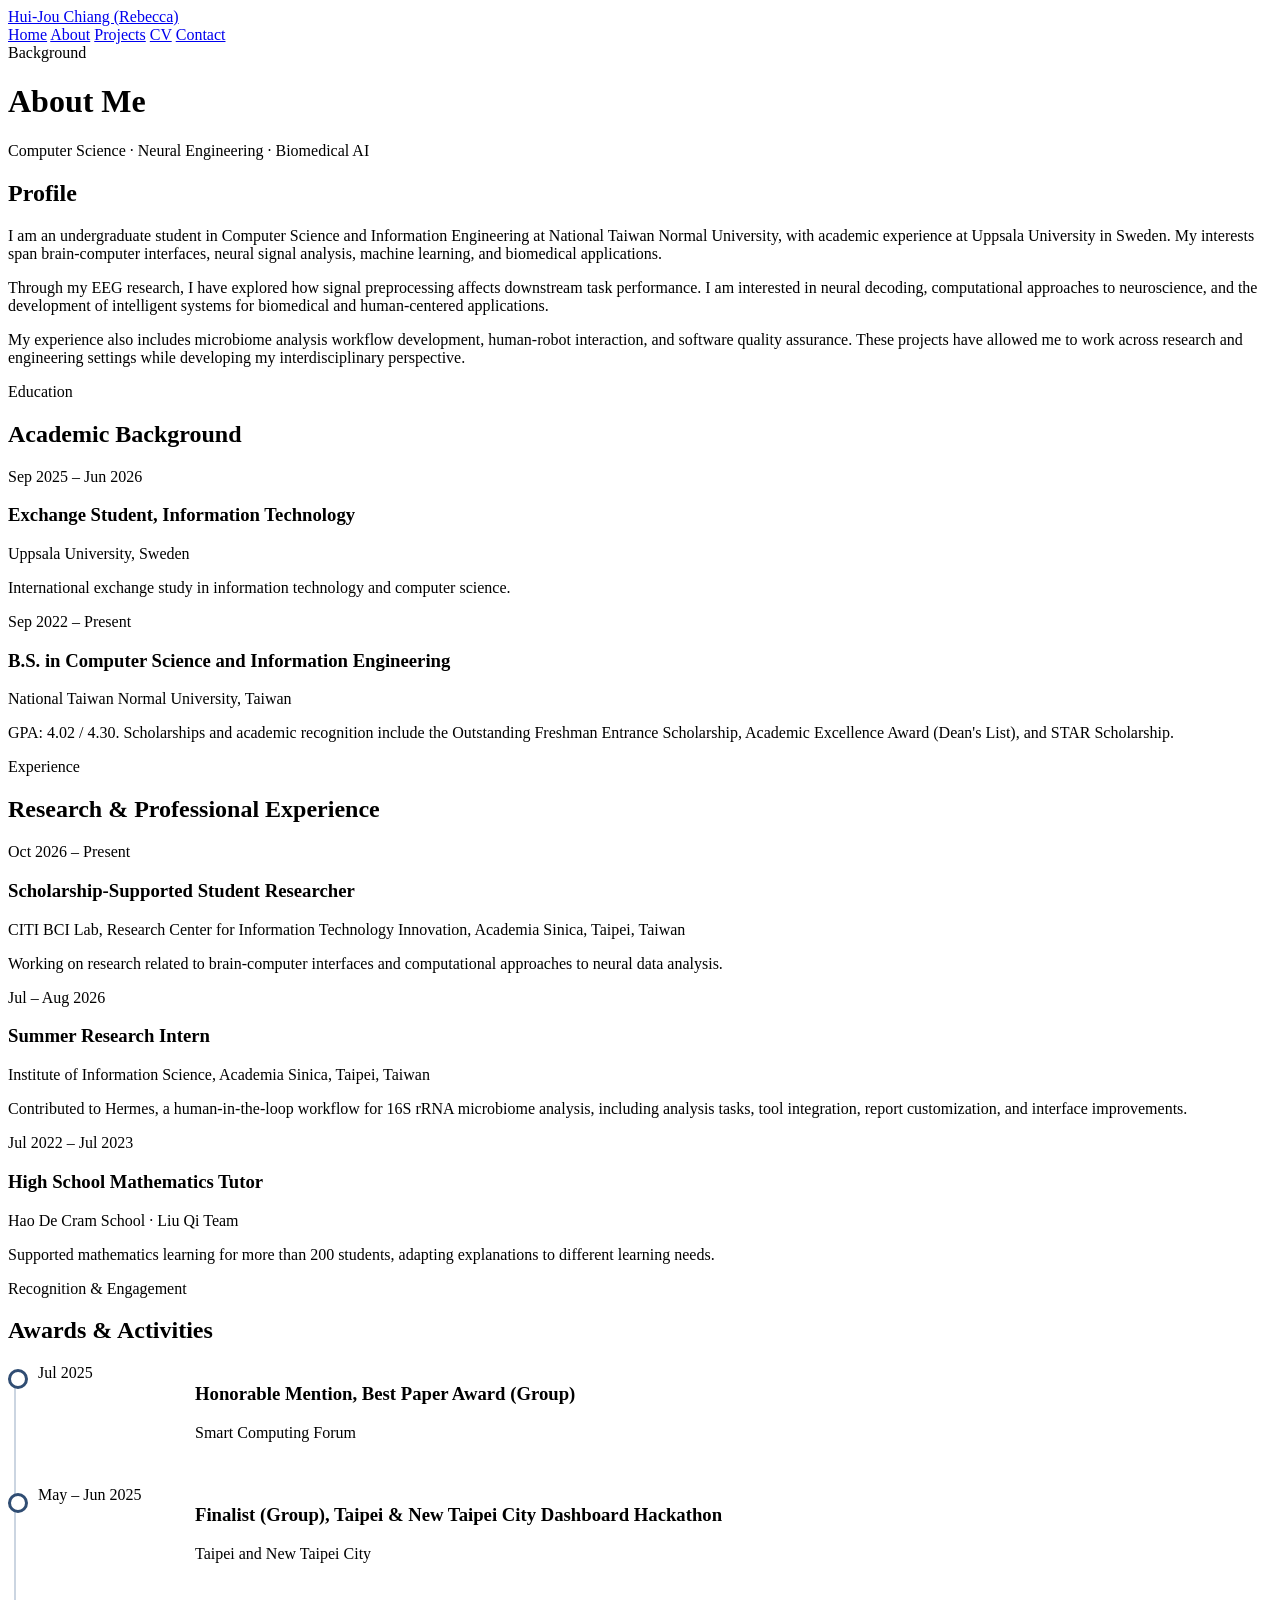
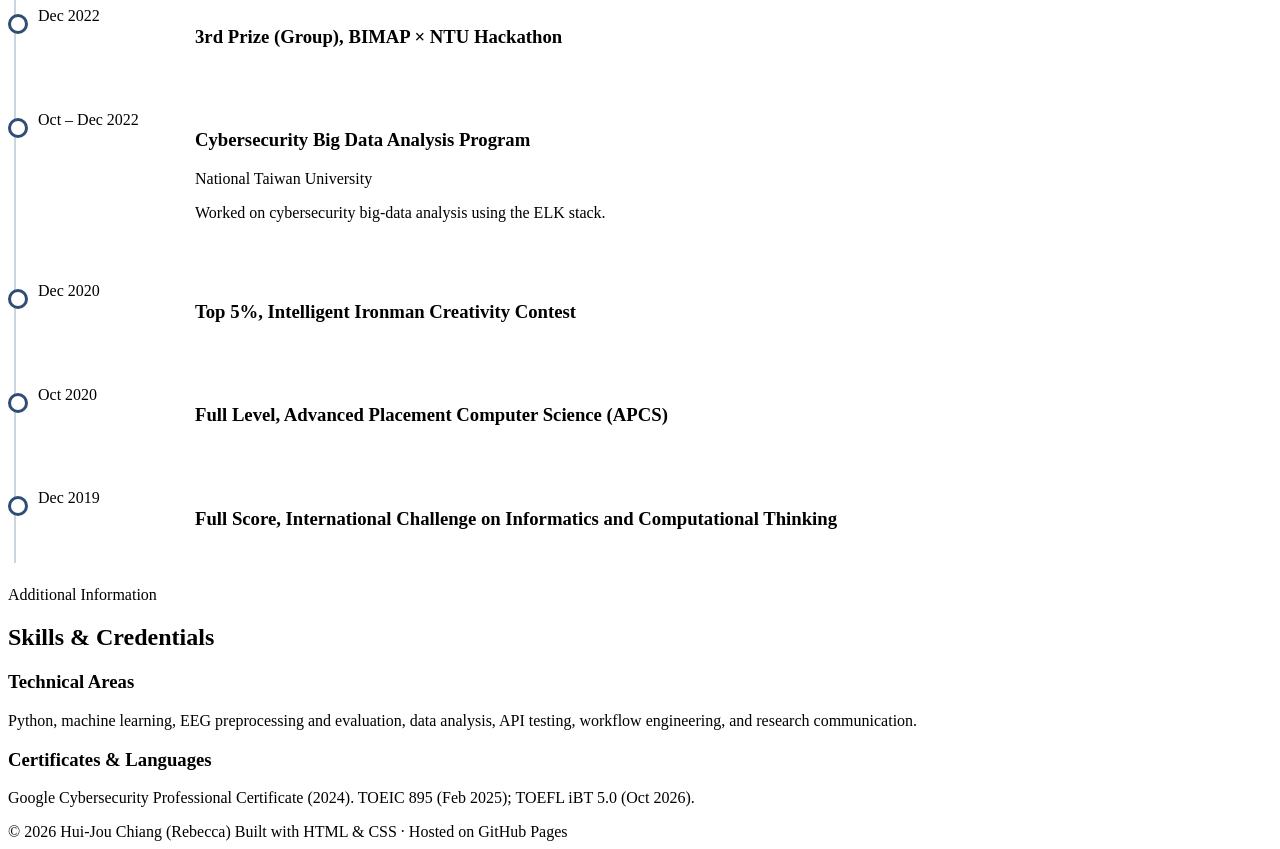
==== commit 28a86f76: "Update scholarship description in about.html" ====
--- a/about.html
+++ b/about.html
@@ -101,7 +101,7 @@
             <p class="timeline-description">
               GPA: 4.02 / 4.30. Scholarships and academic recognition
               include the Outstanding Freshman Entrance Scholarship,
-              Book Award, and STAR Scholarship.
+              Academic Excellence Award (Dean's List), and STAR Scholarship.
             </p>
           </div>
         </div>
--- a/assets/css/style.css
+++ b/assets/css/style.css
@@ -1,544 +1,59 @@
 
-:root {
-    --background: #ffffff;
-    --surface: #f4f6f9;
-    --text: #202938;
-    --muted: #687386;
-    --accent: #304d73;
-    --border: #e4e8ee;
-    --max-width: 1060px;
-}
-
-* {
-    box-sizing: border-box;
-}
-
-html {
-    scroll-behavior: smooth;
-    scroll-padding-top: 90px;
-}
-
-body {
-    margin: 0;
-    background: var(--background);
-    color: var(--text);
-    font-family: -apple-system, BlinkMacSystemFont, "Segoe UI", Roboto,
-                 "Helvetica Neue", Arial, sans-serif;
-    line-height: 1.7;
-    -webkit-font-smoothing: antialiased;
-}
-
-a {
-    color: inherit;
-    text-decoration: none;
-}
-
-a:focus-visible {
-    outline: 2px solid var(--accent);
-    outline-offset: 4px;
-}
-
-.container {
-    width: min(var(--max-width), calc(100% - 48px));
-    margin: 0 auto;
-}
-
-/* Navigation */
-.navbar {
-    position: sticky;
-    top: 0;
-    z-index: 10;
-    background: rgba(255, 255, 255, .94);
-    border-bottom: 1px solid var(--border);
-    backdrop-filter: blur(12px);
-}
-
-.nav-inner {
-    min-height: 72px;
-    display: flex;
-    align-items: center;
-    justify-content: space-between;
-    gap: 24px;
-}
-
-.logo {
-    font-size: 17px;
-    font-weight: 700;
-    letter-spacing: -.4px;
-    white-space: nowrap;
-}
-
-.nav-links {
-    display: flex;
-    align-items: center;
-    gap: 22px;
-    font-size: 13px;
-    color: var(--muted);
-}
-
-.nav-links a:hover,
-.nav-links a[aria-current="page"] {
-    color: var(--accent);
-}
-
-.nav-links a[aria-current="page"] {
-    font-weight: 700;
-}
-
-/* Hero */
-.hero {
-    padding: 100px 0 84px;
-}
-
-.eyebrow,
-.section-label,
-.project-type {
-    color: var(--accent);
-    font-size: 11px;
-    font-weight: 700;
-    letter-spacing: 1.8px;
-    text-transform: uppercase;
-}
-
-h1 {
-    margin: 18px 0 12px;
-    font-size: clamp(36px, 6vw, 62px);
-    line-height: 1.15;
-    letter-spacing: -2px;
-}
-
-.hero-subtitle {
-    margin: 0;
-    color: var(--muted);
-    font-size: clamp(16px, 2.5vw, 21px);
-}
-
-.hero-description {
-    max-width: 690px;
-    margin-top: 24px;
-    color: #505c6d;
-    font-size: 16px;
-}
-
-.hero-actions {
-    display: flex;
-    flex-wrap: wrap;
-    gap: 12px;
-    margin-top: 30px;
-}
-
-/* Buttons */
-.button {
-    display: inline-flex;
-    align-items: center;
-    justify-content: center;
-    min-height: 44px;
-    padding: 10px 19px;
-    border: 1px solid var(--accent);
-    border-radius: 6px;
-    font-size: 14px;
-    font-weight: 600;
-    transition: background .2s, color .2s;
-}
-
-.button-primary {
-    background: var(--accent);
-    color: white;
-}
-
-.button-primary:hover {
-    background: #203955;
-}
-
-.button-secondary {
-    color: var(--accent);
-}
-
-.button-secondary:hover {
-    background: var(--surface);
-}
-
-/* Sections */
-section {
-    padding: 68px 0;
-    border-top: 1px solid var(--border);
-}
-
-.section-label {
-    margin: 0 0 8px;
-}
-
-h2 {
-    margin: 0 0 26px;
-    font-size: clamp(28px, 4vw, 36px);
-    line-height: 1.3;
-    letter-spacing: -1px;
-}
-
-h3 {
-    margin: 12px 0 10px;
-    font-size: 19px;
-    line-height: 1.45;
-}
-
-p {
-    margin-top: 0;
-}
-
-.section-description {
-    max-width: 740px;
-    margin-top: -10px;
-    margin-bottom: 28px;
-    color: var(--muted);
-}
-
-/* Interests */
-.interest-list,
-.project-tags,
-.inline-links {
-    display: flex;
-    flex-wrap: wrap;
-    gap: 10px;
-}
-
-.interest {
-    padding: 8px 13px;
-    border: 1px solid var(--border);
-    border-radius: 6px;
-    background: var(--surface);
-    color: #39475b;
-    font-size: 13px;
-}
-
-/* Project cards */
-.project-grid {
-    display: grid;
-    grid-template-columns: repeat(2, minmax(0, 1fr));
-    gap: 18px;
-}
-
-.project-card {
-    display: flex;
-    flex-direction: column;
-    align-items: flex-start;
-    padding: 25px;
-    border: 1px solid var(--border);
-    border-radius: 10px;
-    background: white;
-    transition: border-color .2s, transform .2s;
-}
-
-.project-card:hover {
-    border-color: #aab9cb;
-    transform: translateY(-3px);
-}
-
-.project-card p {
-    margin: 0;
-    color: var(--muted);
-    font-size: 14px;
-}
-
-.project-tags {
-    gap: 7px;
-    margin-top: 18px;
-}
-
-.project-tags span {
-    color: #58667a;
-    font-size: 11px;
-}
-
-.card-link {
-    margin-top: auto;
-    padding-top: 20px;
-    color: var(--accent);
-    font-size: 13px;
-    font-weight: 700;
-}
-
-/* Existing timelines: Education and Experience */
-.timeline {
-    display: grid;
-    gap: 0;
-}
-
-.timeline-item {
-    display: grid;
-    grid-template-columns: 155px minmax(0, 1fr);
-    gap: 24px;
-    padding: 24px 0;
-    border-bottom: 1px solid var(--border);
-}
-
-.timeline-item:first-child {
-    padding-top: 0;
-}
-
-.timeline-date {
-    color: var(--muted);
-    font-size: 13px;
-}
-
-.timeline-title {
-    margin: 0;
-    font-size: 16px;
-}
-
-.timeline-place {
-    margin-top: 3px;
-    color: var(--accent);
-    font-size: 13px;
-}
-
-.timeline-description {
-    margin: 8px 0 0;
-    color: var(--muted);
-    font-size: 14px;
-}
-
-/* Awards & Activities: connected vertical timeline */
+/* Fix: Awards & Activities continuous timeline */
 .awards-timeline {
     position: relative;
     display: flex;
     flex-direction: column;
+    padding-left: 30px;
     gap: 0;
-    padding-left: 28px;
 }
 
-/* One continuous vertical line */
+/* Continuous vertical line */
 .awards-timeline::before {
     content: "";
     position: absolute;
+    display: block;
     left: 6px;
     top: 7px;
     bottom: 7px;
     width: 2px;
-    background: #cbd5e1;
+    background-color: #cbd5e1;
+    z-index: 0;
 }
 
-/* Each award is one point on the same timeline */
 .awards-timeline-item {
     position: relative;
     display: grid;
     grid-template-columns: 135px minmax(0, 1fr);
     gap: 22px;
     padding: 22px 0;
-}
-
-/* First item aligns with the top of the line */
-.awards-timeline-item:first-child {
-    padding-top: 0;
+    border-bottom: none;
 }
 
 /* Timeline dots */
 .awards-timeline-item::before {
     content: "";
     position: absolute;
-    left: -28px;
+    display: block;
+    left: -30px;
     top: 29px;
     width: 14px;
     height: 14px;
-    border: 3px solid var(--accent);
+    border: 3px solid #304d73;
     border-radius: 50%;
-    background: #ffffff;
+    background-color: #ffffff;
     z-index: 1;
+}
+
+.awards-timeline-item:first-child {
+    padding-top: 0;
 }
 
 .awards-timeline-item:first-child::before {
     top: 5px;
 }
 
-.awards-timeline-item .timeline-date {
-    padding-top: 1px;
-}
-
-.awards-timeline-item .timeline-title {
-    margin: 0;
-}
-
-.awards-timeline-item .timeline-place {
-    margin-top: 4px;
-}
-
-.awards-timeline-item .timeline-description {
-    margin-top: 8px;
-}
-
-/* Contact */
-.contact-panel {
-    padding: 34px;
-    border-radius: 10px;
-    background: var(--surface);
-}
-
-.contact-panel h2 {
-    margin-bottom: 12px;
-}
-
-.contact-panel p {
-    max-width: 620px;
-    color: var(--muted);
-}
-
-.contact-links {
-    display: flex;
-    flex-wrap: wrap;
-    gap: 12px 22px;
-    margin-top: 22px;
-    color: var(--accent);
-    font-size: 14px;
-    font-weight: 600;
-}
-
-.contact-links a:hover,
-.text-link:hover {
-    text-decoration: underline;
-    text-underline-offset: 4px;
-}
-
-/* Page headers and content */
-.page-hero {
-    padding: 70px 0 48px;
-}
-
-.page-hero h1 {
-    font-size: clamp(34px, 5vw, 48px);
-    letter-spacing: -1.5px;
-}
-
-.content-narrow {
-    max-width: 780px;
-}
-
-.content-narrow p,
-.content-narrow li {
-    color: #505c6d;
-}
-
-.detail-section {
-    padding: 34px 0;
-    border-top: 1px solid var(--border);
-}
-
-.detail-section h2 {
-    font-size: 24px;
-    margin-bottom: 14px;
-}
-
-.detail-section h3 {
-    font-size: 17px;
-}
-
-.detail-section ul {
-    padding-left: 22px;
-}
-
-.detail-section li {
-    margin: 7px 0;
-}
-
-.meta-line {
-    color: var(--muted);
-    font-size: 13px;
-    margin: 0 0 20px;
-}
-
-.tag-row {
-    display: flex;
-    flex-wrap: wrap;
-    gap: 8px;
-    margin: 18px 0;
-}
-
-.tag-row span {
-    background: var(--surface);
-    border: 1px solid var(--border);
-    border-radius: 5px;
-    padding: 5px 9px;
-    font-size: 12px;
-    color: #58667a;
-}
-
-.notice {
-    border-left: 3px solid var(--accent);
-    padding: 12px 16px;
-    background: var(--surface);
-    color: var(--muted);
-    font-size: 14px;
-}
-
-.back-link {
-    display: inline-block;
-    margin-top: 26px;
-    color: var(--accent);
-    font-size: 14px;
-    font-weight: 600;
-}
-
-.text-link {
-    color: var(--accent);
-    text-decoration: underline;
-    text-underline-offset: 3px;
-}
-
-/* Footer */
-footer {
-    padding: 26px 0;
-    color: var(--muted);
-    font-size: 12px;
-}
-
-.footer-inner {
-    display: flex;
-    justify-content: space-between;
-    gap: 16px;
-}
-
-/* Responsive */
-@media (max-width: 800px) {
-    .nav-inner {
-        align-items: flex-start;
-        flex-direction: column;
-        justify-content: center;
-        gap: 8px;
-        padding: 14px 0;
-    }
-
-    .nav-links {
-        width: 100%;
-        flex-wrap: wrap;
-        gap: 8px 17px;
-    }
-}
-
 @media (max-width: 700px) {
-    .container {
-        width: calc(100% - 36px);
-    }
-
-    .hero {
-        padding: 74px 0 62px;
-    }
-
-    h1 {
-        letter-spacing: -1.2px;
-        overflow-wrap: anywhere;
-    }
-
-    section {
-        padding: 54px 0;
-    }
-
-    .project-grid {
-        grid-template-columns: 1fr;
-    }
-
-    .timeline-item {
-        grid-template-columns: 1fr;
-        gap: 5px;
-    }
-
     .awards-timeline {
         padding-left: 26px;
     }
@@ -549,10 +64,6 @@
         padding: 20px 0;
     }
 
-    .awards-timeline-item:first-child {
-        padding-top: 0;
-    }
-
     .awards-timeline-item::before {
         left: -26px;
         top: 25px;
@@ -561,13 +72,4 @@
     .awards-timeline-item:first-child::before {
         top: 5px;
     }
-
-    .contact-panel {
-        padding: 24px;
-    }
-
-    .footer-inner {
-        flex-direction: column;
-        gap: 4px;
-    }
 }
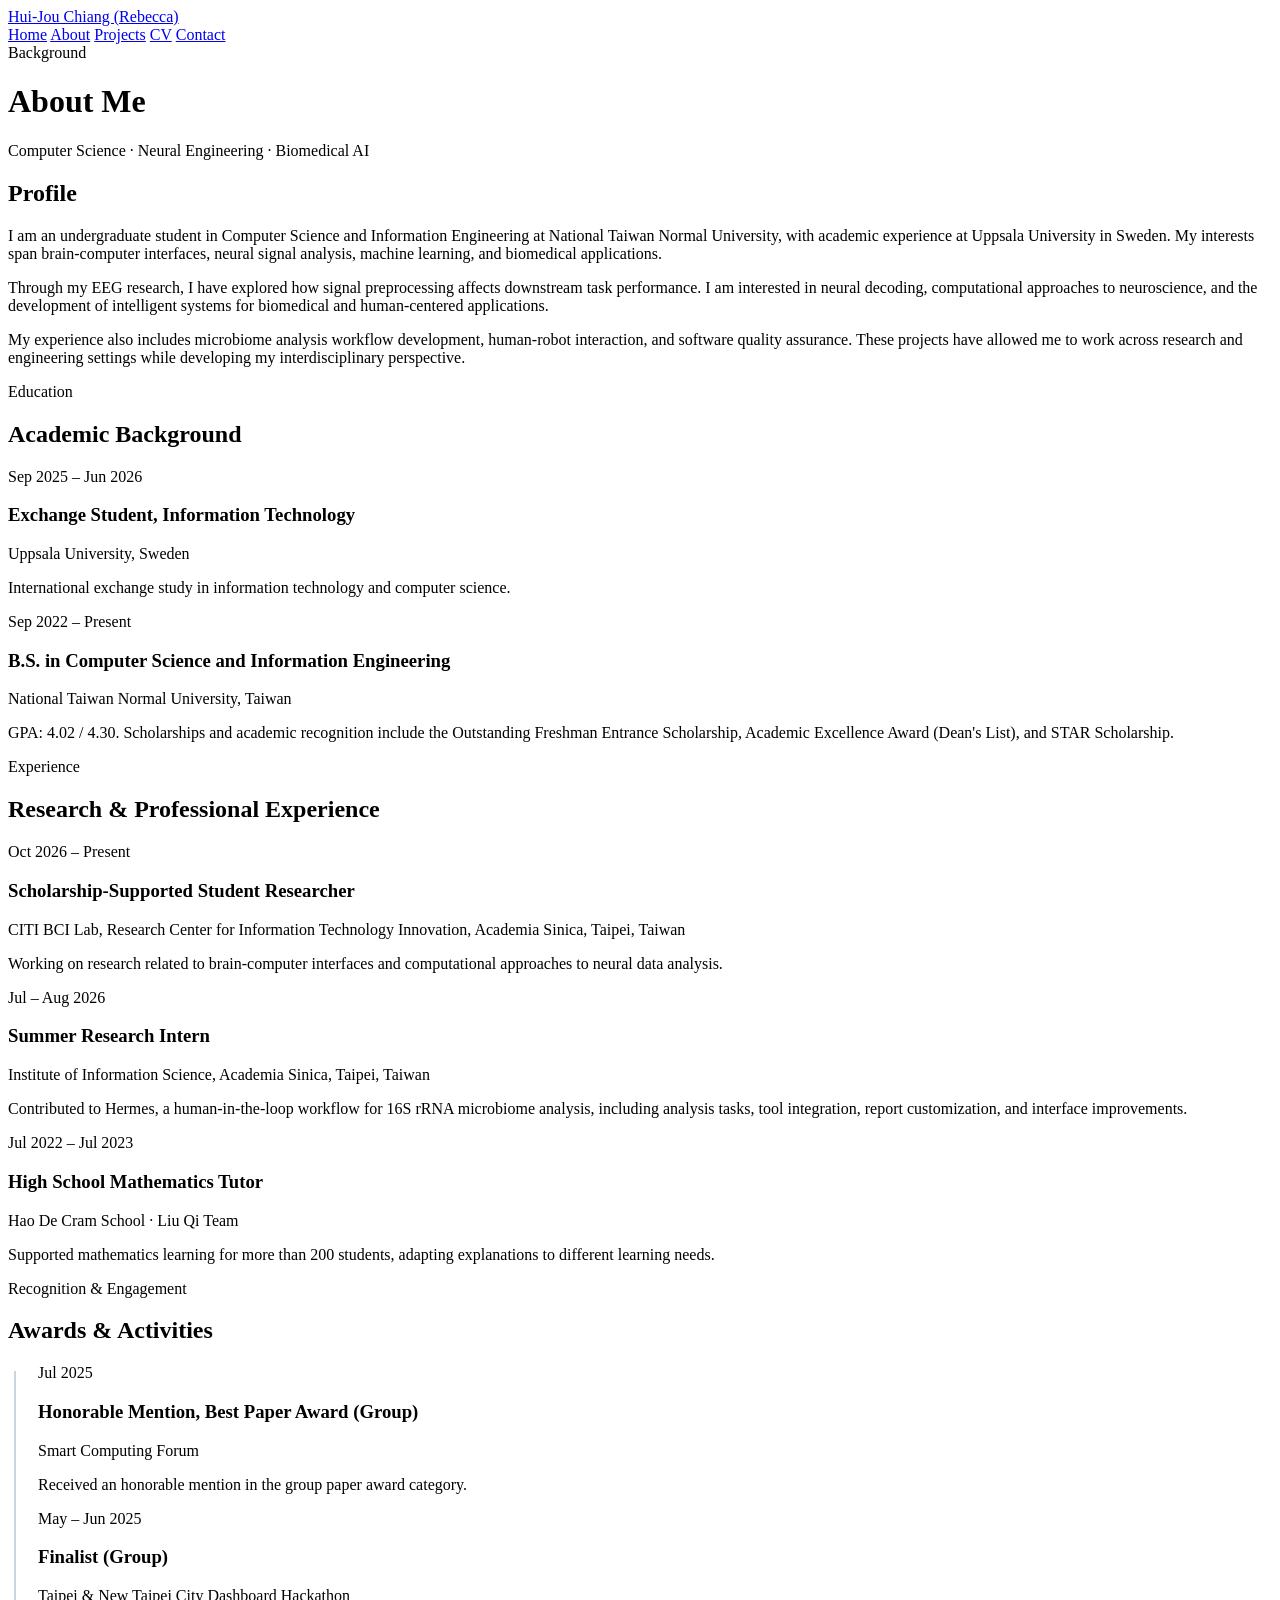
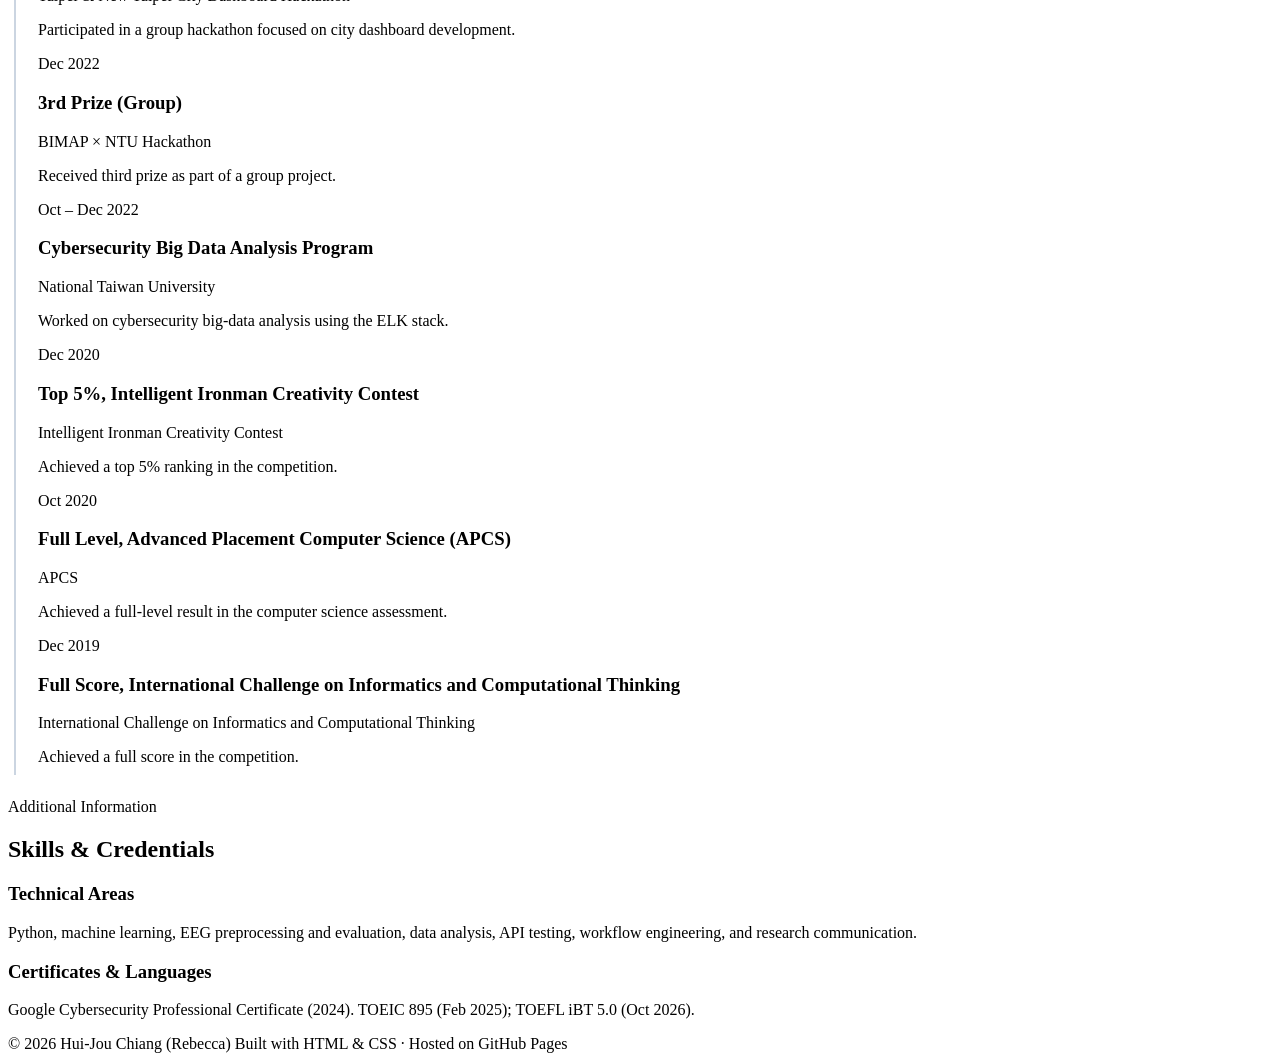
==== commit affef904: "Refactor awards section with new HTML structure" ====
--- a/about.html
+++ b/about.html
@@ -170,6 +170,7 @@
     </div>
   </section>
 
+ 
   <!-- Awards & Activities -->
   <section>
     <div class="container">
@@ -178,81 +179,86 @@
 
       <div class="awards-timeline">
 
-        <div class="awards-timeline-item">
-          <div class="timeline-date">Jul 2025</div>
-          <div>
-            <h3 class="timeline-title">
-              Honorable Mention, Best Paper Award (Group)
-            </h3>
-            <div class="timeline-place">
-              Smart Computing Forum
-            </div>
-          </div>
-        </div>
-
-        <div class="awards-timeline-item">
-          <div class="timeline-date">May – Jun 2025</div>
-          <div>
-            <h3 class="timeline-title">
-              Finalist (Group), Taipei &amp; New Taipei City Dashboard Hackathon
-            </h3>
-            <div class="timeline-place">
-              Taipei and New Taipei City
-            </div>
-          </div>
-        </div>
-
-        <div class="awards-timeline-item">
-          <div class="timeline-date">Dec 2022</div>
-          <div>
-            <h3 class="timeline-title">
-              3rd Prize (Group), BIMAP × NTU Hackathon
-            </h3>
-          </div>
-        </div>
-
-        <div class="awards-timeline-item">
-          <div class="timeline-date">Oct – Dec 2022</div>
-          <div>
-            <h3 class="timeline-title">
-              Cybersecurity Big Data Analysis Program
-            </h3>
-            <div class="timeline-place">
-              National Taiwan University
-            </div>
-            <p class="timeline-description">
+        <article class="awards-item">
+          <div class="awards-date">Jul 2025</div>
+          <div class="awards-content">
+            <h3>Honorable Mention, Best Paper Award (Group)</h3>
+            <div class="awards-place">Smart Computing Forum</div>
+            <p>
+              Received an honorable mention in the group paper award category.
+            </p>
+          </div>
+        </article>
+
+        <article class="awards-item">
+          <div class="awards-date">May – Jun 2025</div>
+          <div class="awards-content">
+            <h3>Finalist (Group)</h3>
+            <div class="awards-place">
+              Taipei &amp; New Taipei City Dashboard Hackathon
+            </div>
+            <p>
+              Participated in a group hackathon focused on city dashboard development.
+            </p>
+          </div>
+        </article>
+
+        <article class="awards-item">
+          <div class="awards-date">Dec 2022</div>
+          <div class="awards-content">
+            <h3>3rd Prize (Group)</h3>
+            <div class="awards-place">BIMAP × NTU Hackathon</div>
+            <p>
+              Received third prize as part of a group project.
+            </p>
+          </div>
+        </article>
+
+        <article class="awards-item">
+          <div class="awards-date">Oct – Dec 2022</div>
+          <div class="awards-content">
+            <h3>Cybersecurity Big Data Analysis Program</h3>
+            <div class="awards-place">National Taiwan University</div>
+            <p>
               Worked on cybersecurity big-data analysis using the ELK stack.
             </p>
           </div>
-        </div>
-
-        <div class="awards-timeline-item">
-          <div class="timeline-date">Dec 2020</div>
-          <div>
-            <h3 class="timeline-title">
-              Top 5%, Intelligent Ironman Creativity Contest
-            </h3>
-          </div>
-        </div>
-
-        <div class="awards-timeline-item">
-          <div class="timeline-date">Oct 2020</div>
-          <div>
-            <h3 class="timeline-title">
-              Full Level, Advanced Placement Computer Science (APCS)
-            </h3>
-          </div>
-        </div>
-
-        <div class="awards-timeline-item">
-          <div class="timeline-date">Dec 2019</div>
-          <div>
-            <h3 class="timeline-title">
-              Full Score, International Challenge on Informatics
-              and Computational Thinking
-            </h3>
-          </div>
-        </div>
+        </article>
+
+        <article class="awards-item">
+          <div class="awards-date">Dec 2020</div>
+          <div class="awards-content">
+            <h3>Top 5%, Intelligent Ironman Creativity Contest</h3>
+            <div class="awards-place">Intelligent Ironman Creativity Contest</div>
+            <p>
+              Achieved a top 5% ranking in the competition.
+            </p>
+          </div>
+        </article>
+
+        <article class="awards-item">
+          <div class="awards-date">Oct 2020</div>
+          <div class="awards-content">
+            <h3>Full Level, Advanced Placement Computer Science (APCS)</h3>
+            <div class="awards-place">APCS</div>
+            <p>
+              Achieved a full-level result in the computer science assessment.
+            </p>
+          </div>
+        </article>
+
+        <article class="awards-item">
+          <div class="awards-date">Dec 2019</div>
+          <div class="awards-content">
+            <h3>Full Score, International Challenge on Informatics and Computational Thinking</h3>
+            <div class="awards-place">
+              International Challenge on Informatics and Computational Thinking
+            </div>
+            <p>
+              Achieved a full score in the competition.
+            </p>
+          </div>
+        </article>
 
       </div>
     </div>
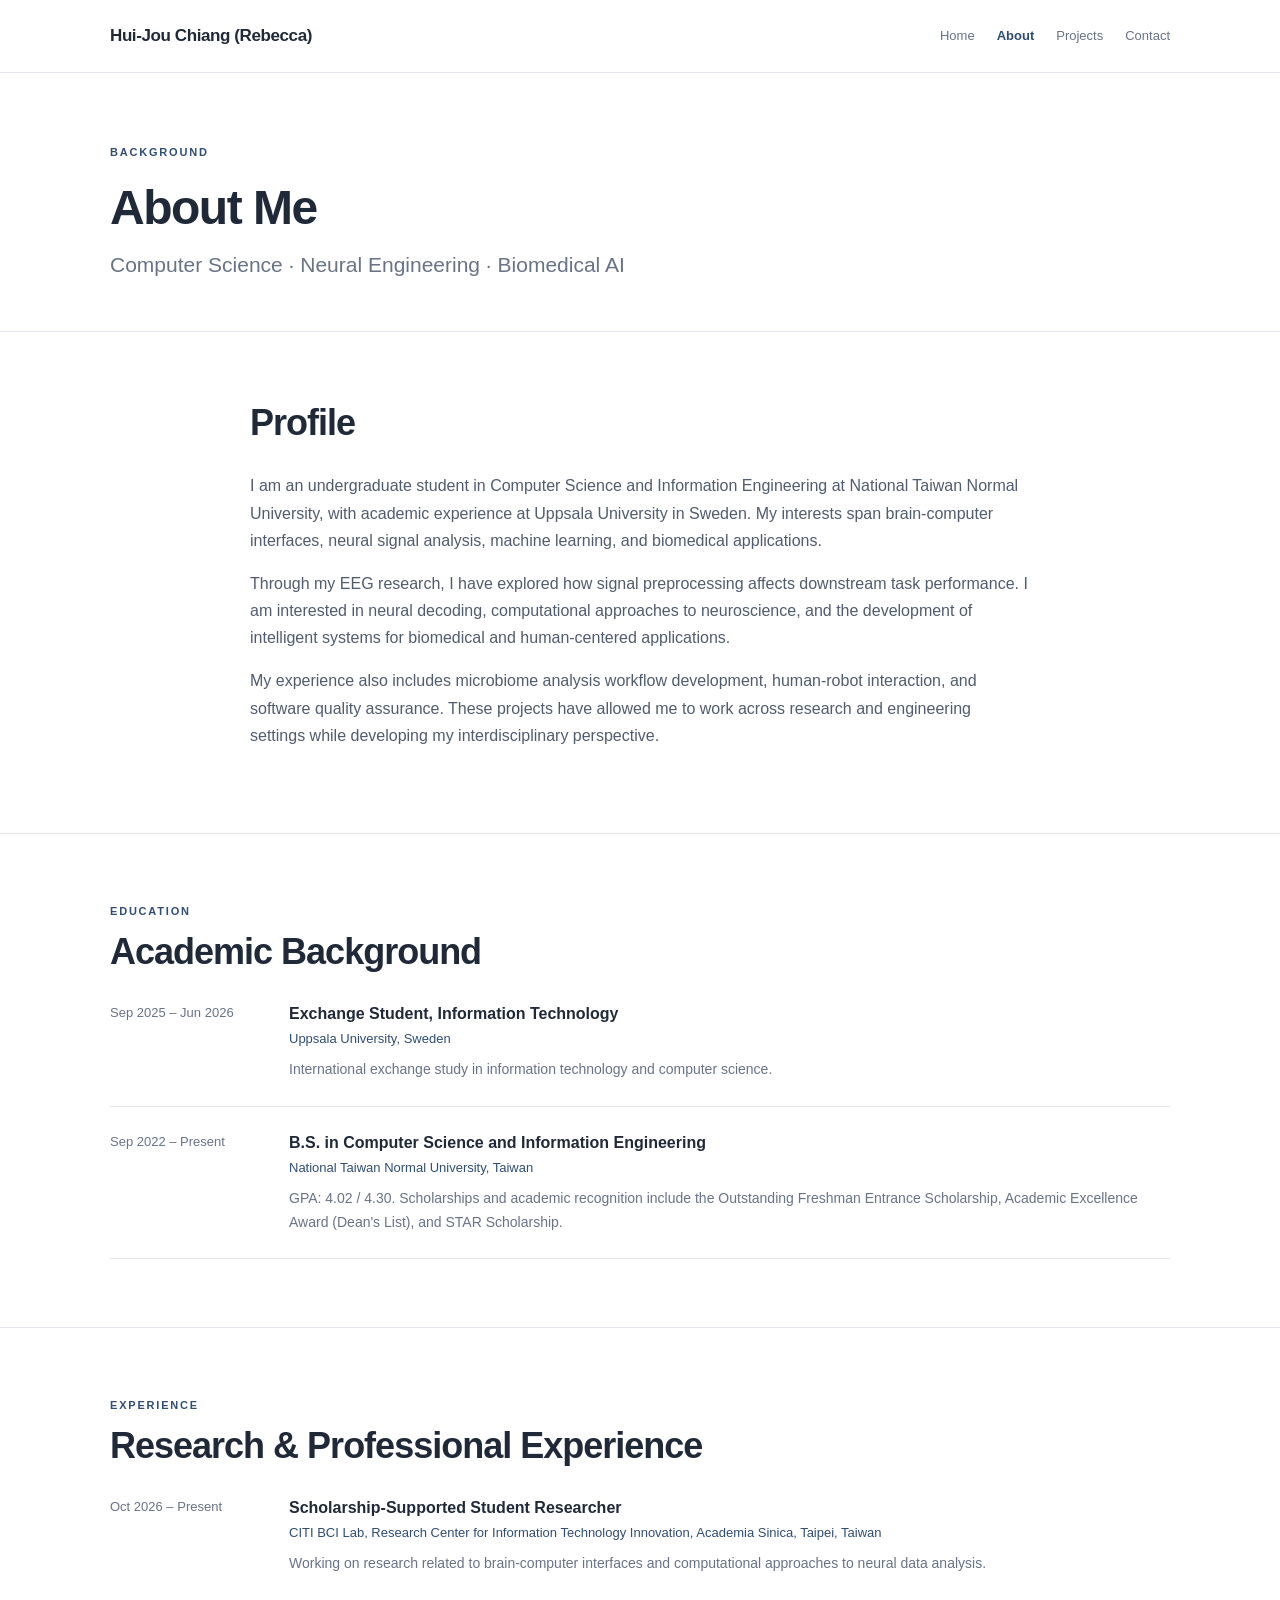
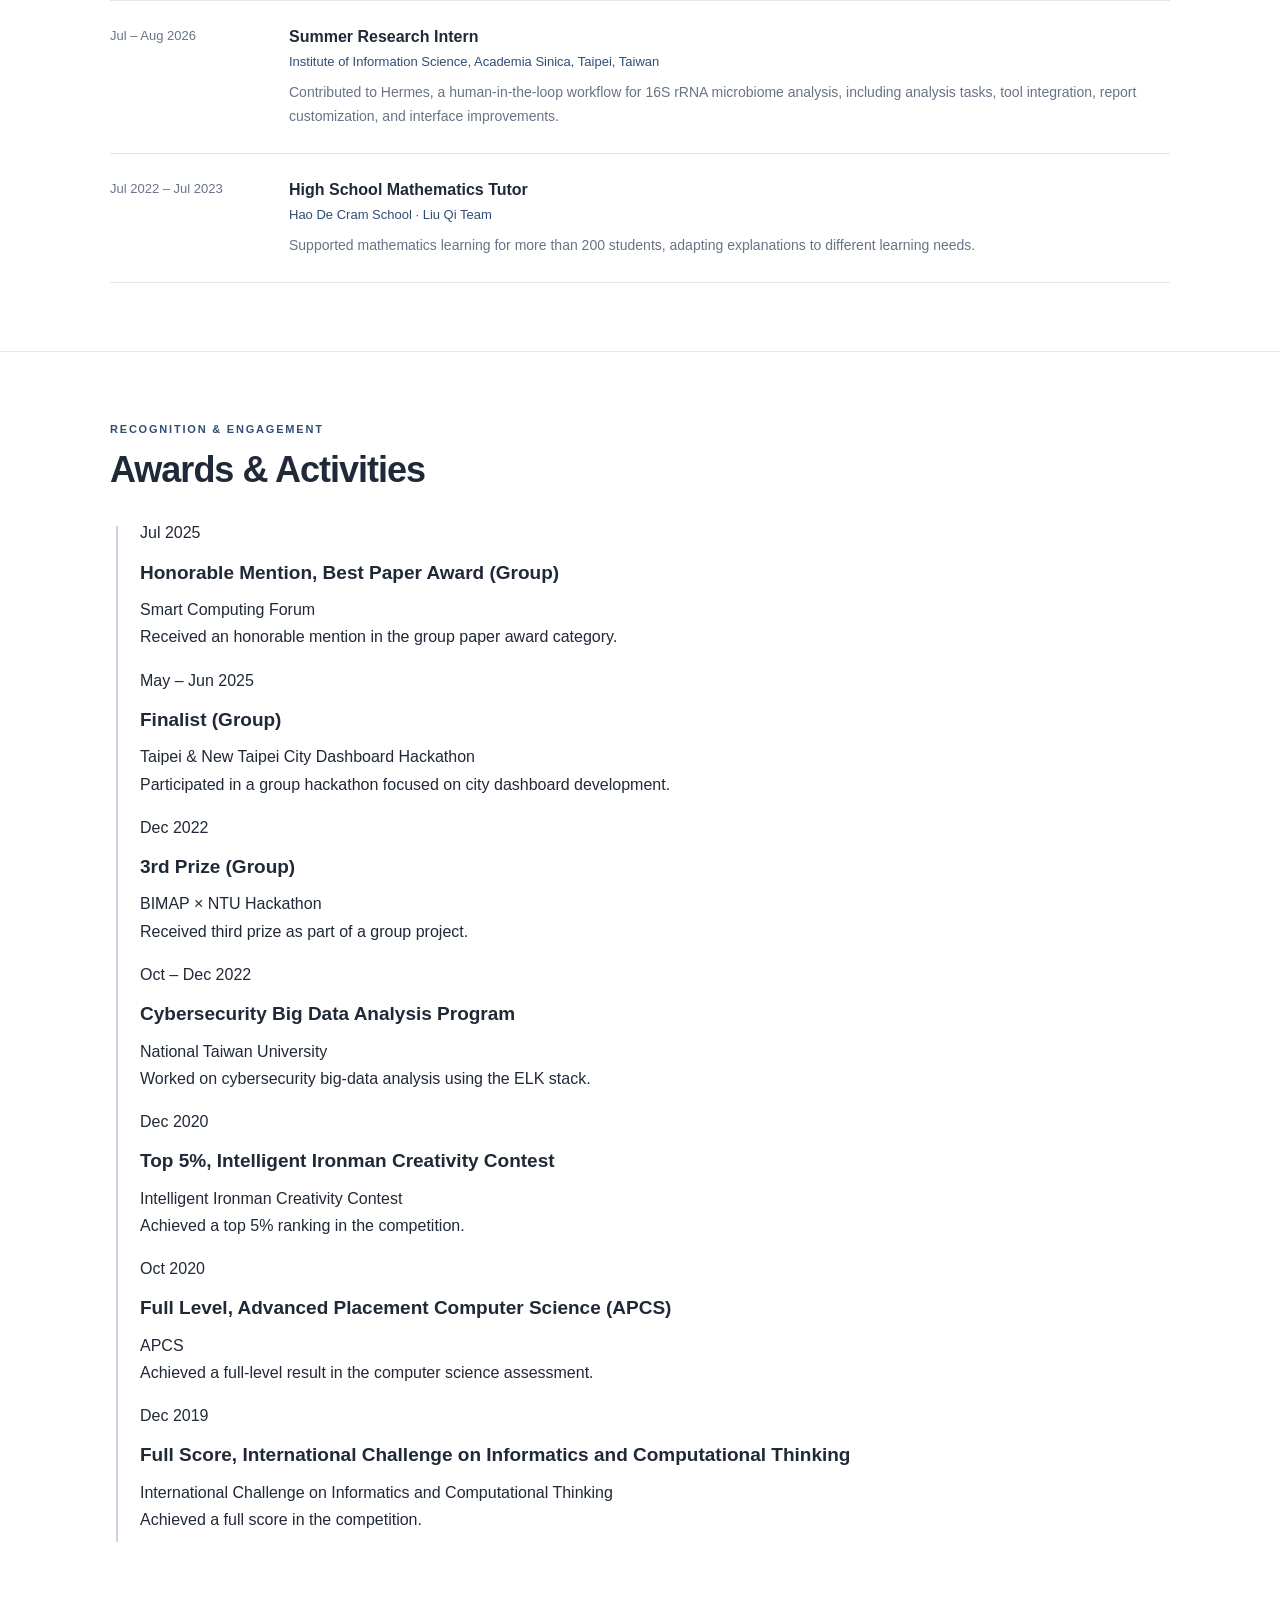
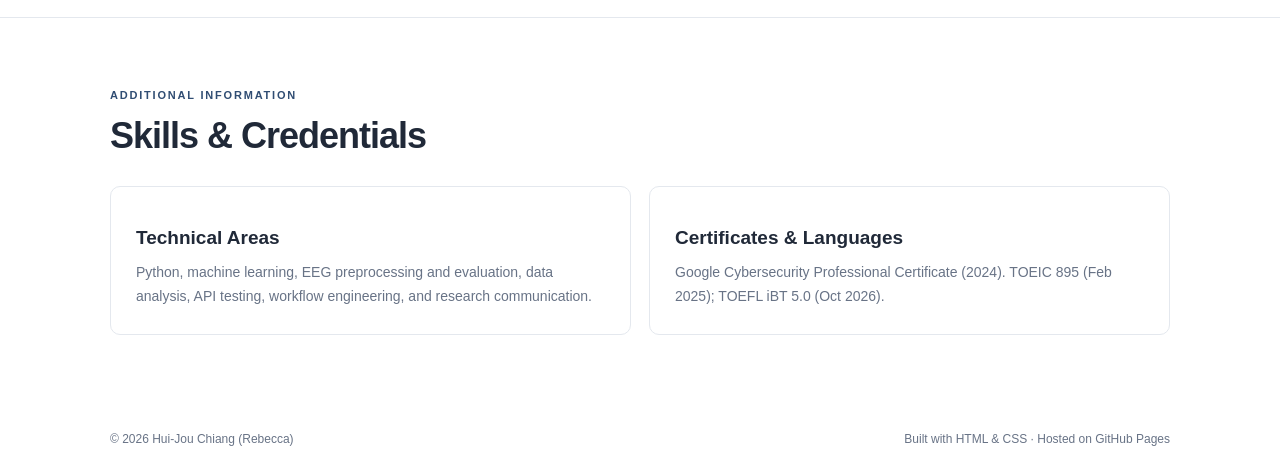
==== commit 773dac07: "Remove CV link from navigation Removed CV link from navigation in about.html" ====
--- a/about.html
+++ b/about.html
@@ -18,7 +18,6 @@
       <a href="index.html">Home</a>
       <a href="about.html" aria-current="page">About</a>
       <a href="projects.html">Projects</a>
-      <a href="cv.html">CV</a>
       <a href="index.html#contact">Contact</a>
     </div>
   </div>
--- a/assets/css/style.css
+++ b/assets/css/style.css
@@ -1,5 +1,303 @@
 
-/* Fix: Awards & Activities continuous timeline */
+:root {
+    --background: #ffffff;
+    --surface: #f4f6f9;
+    --text: #202938;
+    --muted: #687386;
+    --accent: #304d73;
+    --border: #e4e8ee;
+    --max-width: 1060px;
+}
+
+* {
+    box-sizing: border-box;
+}
+
+html {
+    scroll-behavior: smooth;
+    scroll-padding-top: 90px;
+}
+
+body {
+    margin: 0;
+    background: var(--background);
+    color: var(--text);
+    font-family: -apple-system, BlinkMacSystemFont, "Segoe UI", Roboto,
+                 "Helvetica Neue", Arial, sans-serif;
+    line-height: 1.7;
+    -webkit-font-smoothing: antialiased;
+}
+
+a {
+    color: inherit;
+    text-decoration: none;
+}
+
+a:focus-visible {
+    outline: 2px solid var(--accent);
+    outline-offset: 4px;
+}
+
+.container {
+    width: min(var(--max-width), calc(100% - 48px));
+    margin: 0 auto;
+}
+
+/* Navigation */
+.navbar {
+    position: sticky;
+    top: 0;
+    z-index: 10;
+    background: rgba(255, 255, 255, .94);
+    border-bottom: 1px solid var(--border);
+    backdrop-filter: blur(12px);
+}
+
+.nav-inner {
+    min-height: 72px;
+    display: flex;
+    align-items: center;
+    justify-content: space-between;
+    gap: 24px;
+}
+
+.logo {
+    font-size: 17px;
+    font-weight: 700;
+    letter-spacing: -.4px;
+    white-space: nowrap;
+}
+
+.nav-links {
+    display: flex;
+    align-items: center;
+    gap: 22px;
+    font-size: 13px;
+    color: var(--muted);
+}
+
+.nav-links a:hover,
+.nav-links a[aria-current="page"] {
+    color: var(--accent);
+}
+
+.nav-links a[aria-current="page"] {
+    font-weight: 700;
+}
+
+/* Hero */
+.hero {
+    padding: 100px 0 84px;
+}
+
+.eyebrow,
+.section-label,
+.project-type {
+    color: var(--accent);
+    font-size: 11px;
+    font-weight: 700;
+    letter-spacing: 1.8px;
+    text-transform: uppercase;
+}
+
+h1 {
+    margin: 18px 0 12px;
+    font-size: clamp(36px, 6vw, 62px);
+    line-height: 1.15;
+    letter-spacing: -2px;
+}
+
+.hero-subtitle {
+    margin: 0;
+    color: var(--muted);
+    font-size: clamp(16px, 2.5vw, 21px);
+}
+
+.hero-description {
+    max-width: 690px;
+    margin-top: 24px;
+    color: #505c6d;
+    font-size: 16px;
+}
+
+.hero-actions {
+    display: flex;
+    flex-wrap: wrap;
+    gap: 12px;
+    margin-top: 30px;
+}
+
+/* Buttons */
+.button {
+    display: inline-flex;
+    align-items: center;
+    justify-content: center;
+    min-height: 44px;
+    padding: 10px 19px;
+    border: 1px solid var(--accent);
+    border-radius: 6px;
+    font-size: 14px;
+    font-weight: 600;
+    transition: background .2s, color .2s;
+}
+
+.button-primary {
+    background: var(--accent);
+    color: white;
+}
+
+.button-primary:hover {
+    background: #203955;
+}
+
+.button-secondary {
+    color: var(--accent);
+}
+
+.button-secondary:hover {
+    background: var(--surface);
+}
+
+/* Sections */
+section {
+    padding: 68px 0;
+    border-top: 1px solid var(--border);
+}
+
+.section-label {
+    margin: 0 0 8px;
+}
+
+h2 {
+    margin: 0 0 26px;
+    font-size: clamp(28px, 4vw, 36px);
+    line-height: 1.3;
+    letter-spacing: -1px;
+}
+
+h3 {
+    margin: 12px 0 10px;
+    font-size: 19px;
+    line-height: 1.45;
+}
+
+p {
+    margin-top: 0;
+}
+
+.section-description {
+    max-width: 740px;
+    margin-top: -10px;
+    margin-bottom: 28px;
+    color: var(--muted);
+}
+
+/* Interests */
+.interest-list,
+.project-tags,
+.inline-links {
+    display: flex;
+    flex-wrap: wrap;
+    gap: 10px;
+}
+
+.interest {
+    padding: 8px 13px;
+    border: 1px solid var(--border);
+    border-radius: 6px;
+    background: var(--surface);
+    color: #39475b;
+    font-size: 13px;
+}
+
+/* Project cards */
+.project-grid {
+    display: grid;
+    grid-template-columns: repeat(2, minmax(0, 1fr));
+    gap: 18px;
+}
+
+.project-card {
+    display: flex;
+    flex-direction: column;
+    align-items: flex-start;
+    padding: 25px;
+    border: 1px solid var(--border);
+    border-radius: 10px;
+    background: white;
+    transition: border-color .2s, transform .2s;
+}
+
+.project-card:hover {
+    border-color: #aab9cb;
+    transform: translateY(-3px);
+}
+
+.project-card p {
+    margin: 0;
+    color: var(--muted);
+    font-size: 14px;
+}
+
+.project-tags {
+    gap: 7px;
+    margin-top: 18px;
+}
+
+.project-tags span {
+    color: #58667a;
+    font-size: 11px;
+}
+
+.card-link {
+    margin-top: auto;
+    padding-top: 20px;
+    color: var(--accent);
+    font-size: 13px;
+    font-weight: 700;
+}
+
+/* Education and Experience timelines */
+.timeline {
+    display: grid;
+    gap: 0;
+}
+
+.timeline-item {
+    display: grid;
+    grid-template-columns: 155px minmax(0, 1fr);
+    gap: 24px;
+    padding: 24px 0;
+    border-bottom: 1px solid var(--border);
+}
+
+.timeline-item:first-child {
+    padding-top: 0;
+}
+
+.timeline-date {
+    color: var(--muted);
+    font-size: 13px;
+}
+
+.timeline-title {
+    margin: 0;
+    font-size: 16px;
+}
+
+.timeline-place {
+    margin-top: 3px;
+    color: var(--accent);
+    font-size: 13px;
+}
+
+.timeline-description {
+    margin: 8px 0 0;
+    color: var(--muted);
+    font-size: 14px;
+}
+
+/* Awards & Activities: continuous vertical timeline */
 .awards-timeline {
     position: relative;
     display: flex;
@@ -8,7 +306,7 @@
     gap: 0;
 }
 
-/* Continuous vertical line */
+/* Draw one continuous line behind all dots */
 .awards-timeline::before {
     content: "";
     position: absolute;
@@ -19,8 +317,10 @@
     width: 2px;
     background-color: #cbd5e1;
     z-index: 0;
-}
-
+    pointer-events: none;
+}
+
+/* Consistent layout for every award/activity */
 .awards-timeline-item {
     position: relative;
     display: grid;
@@ -30,7 +330,12 @@
     border-bottom: none;
 }
 
-/* Timeline dots */
+/* First item starts at the top of the timeline */
+.awards-timeline-item:first-child {
+    padding-top: 0;
+}
+
+/* Dots align with the continuous line */
 .awards-timeline-item::before {
     content: "";
     position: absolute;
@@ -43,19 +348,217 @@
     border-radius: 50%;
     background-color: #ffffff;
     z-index: 1;
-}
-
-.awards-timeline-item:first-child {
-    padding-top: 0;
+    pointer-events: none;
 }
 
 .awards-timeline-item:first-child::before {
     top: 5px;
 }
 
+/* Awards content */
+.awards-timeline-item .timeline-date {
+    color: var(--muted);
+    font-size: 13px;
+}
+
+.awards-timeline-item .timeline-title {
+    margin: 0;
+    font-size: 16px;
+}
+
+.awards-timeline-item .timeline-place {
+    margin-top: 4px;
+    color: var(--accent);
+    font-size: 13px;
+}
+
+.awards-timeline-item .timeline-description {
+    margin: 8px 0 0;
+    color: var(--muted);
+    font-size: 14px;
+}
+
+/* Contact */
+.contact-panel {
+    padding: 34px;
+    border-radius: 10px;
+    background: var(--surface);
+}
+
+.contact-panel h2 {
+    margin-bottom: 12px;
+}
+
+.contact-panel p {
+    max-width: 620px;
+    color: var(--muted);
+}
+
+.contact-links {
+    display: flex;
+    flex-wrap: wrap;
+    gap: 12px 22px;
+    margin-top: 22px;
+    color: var(--accent);
+    font-size: 14px;
+    font-weight: 600;
+}
+
+.contact-links a:hover,
+.text-link:hover {
+    text-decoration: underline;
+    text-underline-offset: 4px;
+}
+
+/* Page headers and content */
+.page-hero {
+    padding: 70px 0 48px;
+}
+
+.page-hero h1 {
+    font-size: clamp(34px, 5vw, 48px);
+    letter-spacing: -1.5px;
+}
+
+.content-narrow {
+    max-width: 780px;
+}
+
+.content-narrow p,
+.content-narrow li {
+    color: #505c6d;
+}
+
+.detail-section {
+    padding: 34px 0;
+    border-top: 1px solid var(--border);
+}
+
+.detail-section h2 {
+    font-size: 24px;
+    margin-bottom: 14px;
+}
+
+.detail-section h3 {
+    font-size: 17px;
+}
+
+.detail-section ul {
+    padding-left: 22px;
+}
+
+.detail-section li {
+    margin: 7px 0;
+}
+
+.meta-line {
+    color: var(--muted);
+    font-size: 13px;
+    margin: 0 0 20px;
+}
+
+.tag-row {
+    display: flex;
+    flex-wrap: wrap;
+    gap: 8px;
+    margin: 18px 0;
+}
+
+.tag-row span {
+    background: var(--surface);
+    border: 1px solid var(--border);
+    border-radius: 5px;
+    padding: 5px 9px;
+    font-size: 12px;
+    color: #58667a;
+}
+
+.notice {
+    border-left: 3px solid var(--accent);
+    padding: 12px 16px;
+    background: var(--surface);
+    color: var(--muted);
+    font-size: 14px;
+}
+
+.back-link {
+    display: inline-block;
+    margin-top: 26px;
+    color: var(--accent);
+    font-size: 14px;
+    font-weight: 600;
+}
+
+.text-link {
+    color: var(--accent);
+    text-decoration: underline;
+    text-underline-offset: 3px;
+}
+
+/* Footer */
+footer {
+    padding: 26px 0;
+    color: var(--muted);
+    font-size: 12px;
+}
+
+.footer-inner {
+    display: flex;
+    justify-content: space-between;
+    gap: 16px;
+}
+
+/* Responsive */
+@media (max-width: 800px) {
+    .nav-inner {
+        align-items: flex-start;
+        flex-direction: column;
+        justify-content: center;
+        gap: 8px;
+        padding: 14px 0;
+    }
+
+    .nav-links {
+        width: 100%;
+        flex-wrap: wrap;
+        gap: 8px 17px;
+    }
+}
+
 @media (max-width: 700px) {
+    .container {
+        width: calc(100% - 36px);
+    }
+
+    .hero {
+        padding: 74px 0 62px;
+    }
+
+    h1 {
+        letter-spacing: -1.2px;
+        overflow-wrap: anywhere;
+    }
+
+    section {
+        padding: 54px 0;
+    }
+
+    .project-grid {
+        grid-template-columns: 1fr;
+    }
+
+    .timeline-item {
+        grid-template-columns: 1fr;
+        gap: 5px;
+    }
+
+    /* Awards timeline on mobile */
     .awards-timeline {
         padding-left: 26px;
+    }
+
+    .awards-timeline::before {
+        left: 6px;
     }
 
     .awards-timeline-item {
@@ -72,4 +575,13 @@
     .awards-timeline-item:first-child::before {
         top: 5px;
     }
-}
+
+    .contact-panel {
+        padding: 24px;
+    }
+
+    .footer-inner {
+        flex-direction: column;
+        gap: 4px;
+    }
+}
